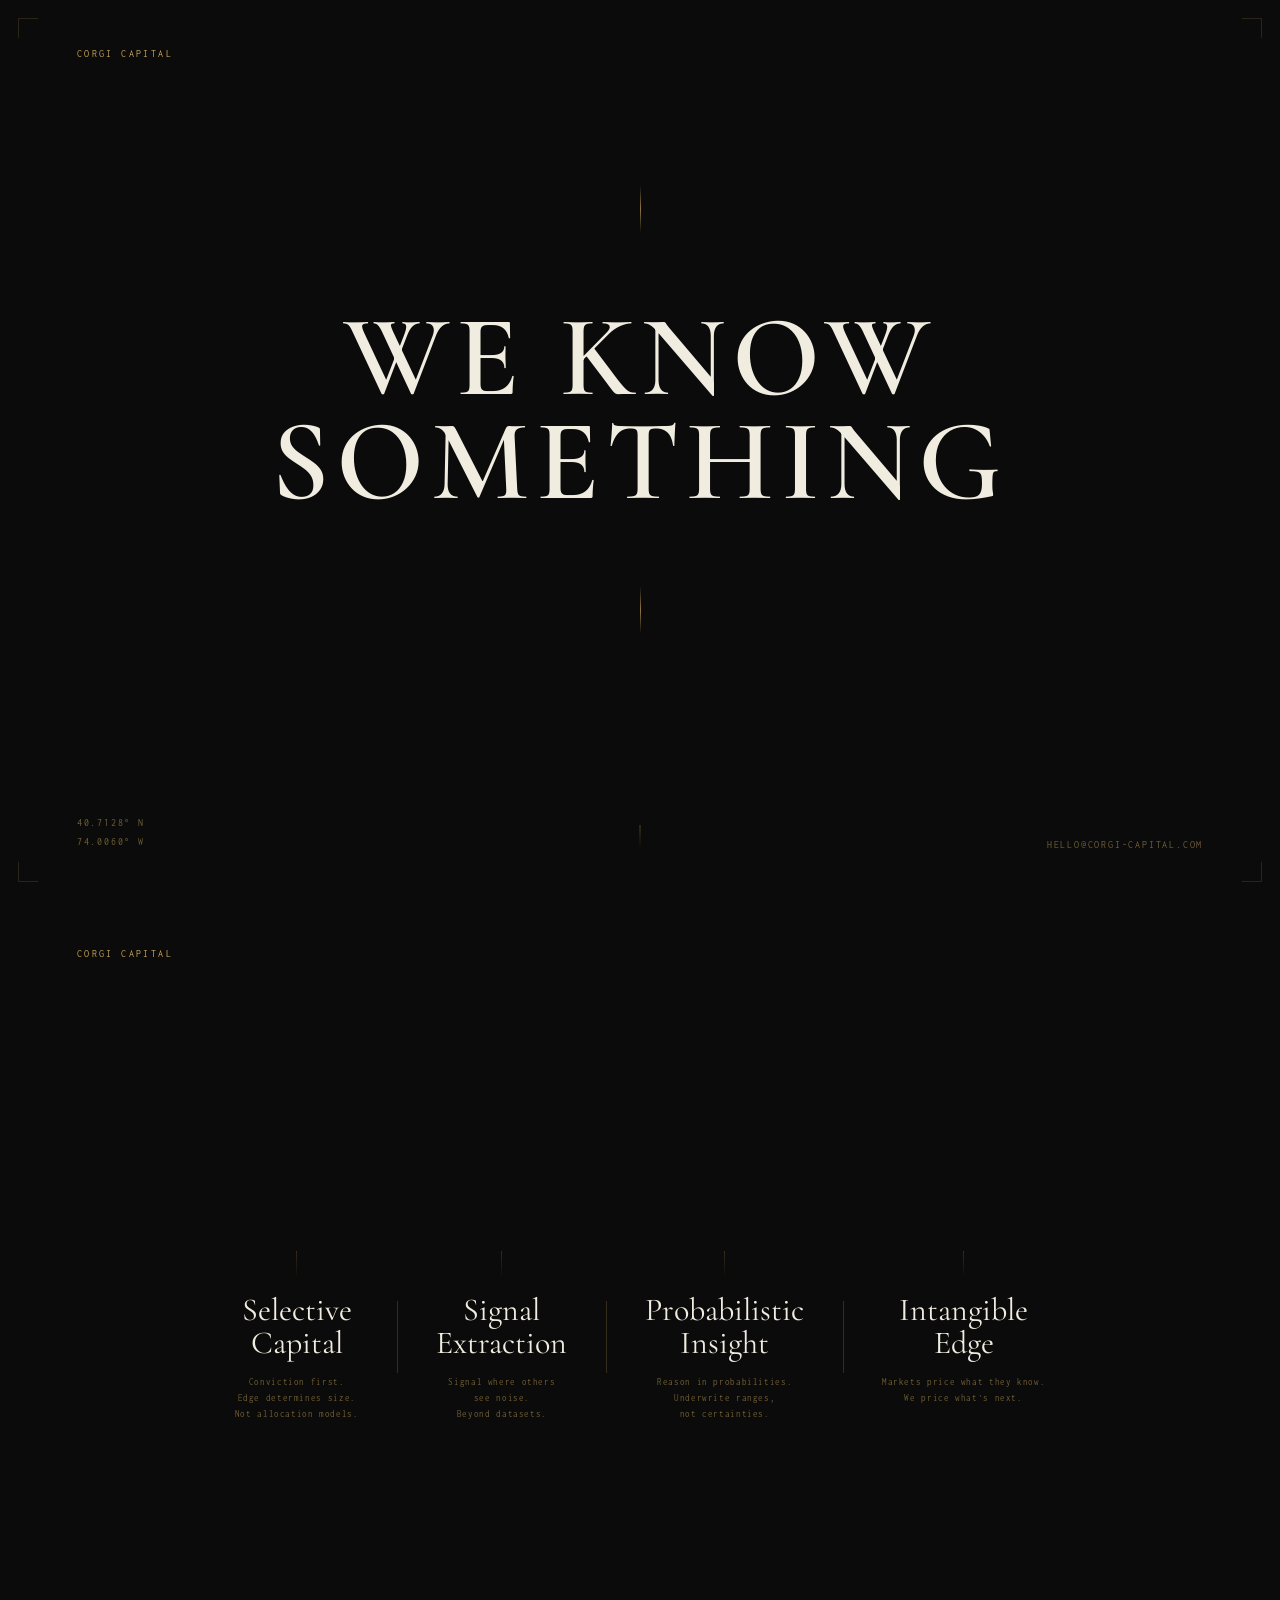
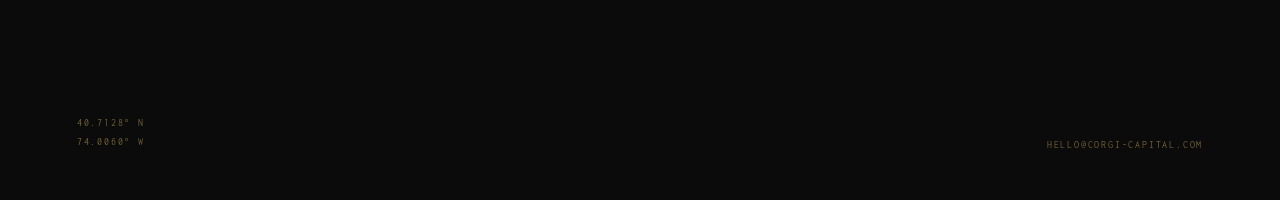
==== index.html @ 5924d107 "Final website tweaks" ====
<!DOCTYPE html>
<html lang="en">
<head>
  <meta charset="UTF-8" />
  <meta name="viewport" content="width=device-width, initial-scale=1.0" />
  <title>Corgi Capital</title>
  <link rel="canonical" href="https://corgi-capital.com" />
  <link rel="icon" type="image/svg+xml" href="data:image/svg+xml,%3Csvg xmlns='http://www.w3.org/2000/svg' viewBox='0 0 32 32'%3E%3Crect width='32' height='32' fill='%230b0b0b'/%3E%3Cpath d='M8 14 L8 8 L14 8' stroke='%23c9a55a' stroke-width='1.5' fill='none'/%3E%3Cpath d='M24 18 L24 24 L18 24' stroke='%23c9a55a' stroke-width='1.5' fill='none'/%3E%3C/svg%3E" />
  <meta name="description" content="Selective Capital." />
  <meta property="og:title" content="Corgi Capital" />
  <meta property="og:description" content="Selective Capital." />
  <meta property="og:type" content="website" />
  <meta property="og:url" content="https://corgi-capital.com" />
  <link rel="preconnect" href="https://fonts.googleapis.com">
  <link rel="preconnect" href="https://fonts.gstatic.com" crossorigin>
  <link href="https://fonts.googleapis.com/css2?family=Cormorant+Garamond:ital,wght@0,400;0,500;0,600;1,400;1,500;1,600&family=Inconsolata:wght@300;400&family=Libre+Baskerville:ital,wght@1,400&display=swap" rel="stylesheet">
  <style>
    :root {
      --black:    #0b0b0b;
      --ivory:    #f0ece0;
      --gold:     #c9a55a;
      --gold-dim: rgba(201,165,90,0.55);
      --gold-line:rgba(201,165,90,0.22);
      --trans:    600ms cubic-bezier(.16,1,.3,1);
    }

    * { box-sizing: border-box; margin: 0; padding: 0; }

    html {
      height: 100%;
      scroll-snap-type: y mandatory;
      overflow-y: scroll;
      overflow-x: hidden;
      scrollbar-width: none;
    }
    html::-webkit-scrollbar { display: none; }

    body {
      min-height: 100%;
      background: var(--black);
      color: var(--ivory);
      font-family: 'Cormorant Garamond', Georgia, serif;
      -webkit-font-smoothing: antialiased;
    }

    /* ── corners ── */
    .corner {
      position: fixed;
      width: 20px; height: 20px;
      z-index: 10;
      opacity: 0;
      animation: fadeIn 1s ease 1s forwards;
    }
    .c-tl { top: 18px; left: 18px;   border-top: 1px solid var(--gold-line); border-left:  1px solid var(--gold-line); }
    .c-tr { top: 18px; right: 18px;  border-top: 1px solid var(--gold-line); border-right: 1px solid var(--gold-line); }
    .c-bl { bottom: 18px; left: 18px;  border-bottom: 1px solid var(--gold-line); border-left:  1px solid var(--gold-line); }
    .c-br { bottom: 18px; right: 18px; border-bottom: 1px solid var(--gold-line); border-right: 1px solid var(--gold-line); }

    /* ── sections ── */
    .section {
      scroll-snap-align: start;
      height: 100vh;
      height: 100dvh;
      display: grid;
      grid-template-rows: auto 1fr auto;
      padding: clamp(24px, 4vw, 48px) clamp(32px, 6vw, 80px);
      position: relative;
    }

    /* ── top bar ── */
    .top {
      display: flex;
      justify-content: space-between;
      align-items: flex-start;
      font-family: 'Inconsolata', monospace;
      text-transform: uppercase;
      letter-spacing: 0.2em;
      font-size: clamp(9px, 0.78vw, 11px);
      color: var(--gold-dim);
      opacity: 0;
      animation: fadeUp 1s cubic-bezier(.16,1,.3,1) 0.15s forwards;
    }

    .wordmark { color: var(--gold); letter-spacing: 0.24em; }

    /* ── center ── */
    .center {
      display: flex;
      flex-direction: column;
      align-items: center;
      justify-content: center;
      text-align: center;
      transform: translateY(-3vh);
    }

    .divider {
      width: 1px;
      height: 0;
      background: linear-gradient(to bottom, transparent, rgba(201,165,90,0.7), transparent);
      animation: growLine 1s cubic-bezier(.16,1,.3,1) forwards;
    }
    .divider.topline    { margin-bottom: 36px; animation-delay: 0.5s; }
    .divider.bottomline { margin-top: 36px;    animation-delay: 1.1s; }

    .stack {
      position: relative;
      min-height: clamp(140px, 22vw, 300px);
      width: 100%;
      display: grid;
      place-items: center;
    }

    .panel {
      position: absolute;
      inset: 0;
      display: flex;
      align-items: center;
      justify-content: center;
      opacity: 0;
      transform: translateY(14px);
      transition: opacity var(--trans), transform var(--trans);
      pointer-events: none;
    }
    .panel.active {
      opacity: 1;
      transform: translateY(0);
      pointer-events: auto;
    }

    /* ── headline ── */
    .headline {
      margin: 0;
      font-family: 'Cormorant Garamond', Georgia, serif;
      font-size: clamp(54px, 9vw, 148px);
      font-weight: 600;
      line-height: 0.9;
      letter-spacing: 0.06em;
      text-transform: uppercase;
    }

    .headline.gold {
      font-family: 'Libre Baskerville', Georgia, serif;
      font-weight: 400;
      font-style: italic;
      text-transform: none;
      letter-spacing: 0.01em;
      color: var(--gold);
      font-size: clamp(50px, 8.5vw, 138px);
    }

    /* ── bottom bar ── */
    .bottom {
      display: flex;
      justify-content: space-between;
      align-items: flex-end;
      font-family: 'Inconsolata', monospace;
      text-transform: uppercase;
      letter-spacing: 0.18em;
      font-size: clamp(9px, 0.78vw, 11px);
      color: var(--gold-dim);
      opacity: 0;
      animation: fadeUp 1s cubic-bezier(.16,1,.3,1) 0.25s forwards;
    }

    .meta { line-height: 1.9; }

    .contact {
      color: var(--gold-dim);
      text-decoration: none;
      padding-bottom: 2px;
      position: relative;
      transition: color 0.25s ease;
    }
    .contact::after {
      content: "";
      position: absolute;
      left: 0; bottom: 0;
      width: 0; height: 1px;
      background: var(--gold);
      transition: width 0.4s cubic-bezier(.16,1,.3,1);
    }
    .contact:hover { color: var(--gold); }
    .contact:hover::after { width: 100%; }

    /* ── scroll hint ── */
    .scroll-hint {
      position: absolute;
      bottom: clamp(30px, 4vw, 52px);
      left: 50%;
      transform: translateX(-50%);
      width: 1px;
      height: 24px;
      background: linear-gradient(to bottom, var(--gold-dim), transparent);
      opacity: 0;
      animation: fadeIn 1s ease 2.4s forwards, arrowPulse 2.2s ease-in-out 2.4s infinite;
    }

    /* ── section 2 ── */
    .section-2 .center { transform: none; }

    .pillars {
      display: flex;
      align-items: flex-start;
      justify-content: center;
      gap: clamp(14px, 3vw, 48px);
      width: 100%;
      max-width: 1080px;
    }

    .pillar {
      display: flex;
      flex-direction: column;
      align-items: center;
      gap: 14px;
      opacity: 0;
      transform: translateY(18px);
    }
    .pillar.visible { animation: fadeUp 0.9s cubic-bezier(.16,1,.3,1) forwards; }
    .pillar:nth-child(1) { animation-delay: 0.05s; }
    .pillar:nth-child(3) { animation-delay: 0.15s; }
    .pillar:nth-child(5) { animation-delay: 0.25s; }
    .pillar:nth-child(7) { animation-delay: 0.35s; }

    .pillar-line {
      width: 1px; height: 28px;
      background: linear-gradient(to bottom, var(--gold-line), transparent);
    }

    .pillar-title {
      font-family: 'Cormorant Garamond', Georgia, serif;
      font-size: clamp(20px, 2.5vw, 38px);
      font-weight: 400;
      line-height: 1.05;
      text-align: center;
      color: var(--ivory);
    }

    .pillar-desc {
      font-family: 'Inconsolata', monospace;
      font-size: clamp(9px, 0.68vw, 11px);
      letter-spacing: 0.07em;
      color: var(--gold-dim);
      text-align: center;
      line-height: 1.8;
    }

    .pillar-sep {
      width: 1px; height: 72px;
      background: var(--gold-line);
      align-self: center; flex-shrink: 0;
    }

    /* ── keyframes ── */
    @keyframes fadeUp {
      from { opacity: 0; transform: translateY(16px); }
      to   { opacity: 1; transform: translateY(0); }
    }
    @keyframes fadeIn {
      from { opacity: 0; }
      to   { opacity: 0.75; }
    }
    @keyframes growLine {
      to { height: 48px; }
    }
    @keyframes arrowPulse {
      0%, 100% { opacity: 0.55; transform: translateX(-50%) scaleY(1); }
      50%       { opacity: 0.15; transform: translateX(-50%) scaleY(0.5); }
    }

    /* ── mobile ── */
    @media (max-width: 640px) {
      .section { padding: 28px 32px; }
      .center  { transform: none; }
      .headline { font-size: clamp(44px, 13.5vw, 74px); line-height: 0.93; }
      .divider.topline    { margin-bottom: 24px; }
      .divider.bottomline { margin-top: 24px; }
      .stack { min-height: clamp(110px, 40vw, 180px); }

      .pillars { flex-direction: column; align-items: center; gap: 28px; }
      .pillar-sep { width: 32px; height: 1px; }
      .pillar-title { font-size: clamp(28px, 7.5vw, 42px); }

      .corner { width: 14px; height: 14px; }
    }

    @media (min-width: 1440px) {
      .headline { font-size: min(8.5vw, 155px); }
    }

    @media (prefers-reduced-motion: reduce) {
      * { animation: none !important; transition-duration: 0ms !important; }
      .top, .bottom, .corner { opacity: 1 !important; transform: none !important; }
      .divider { height: 48px !important; }
      .panel { opacity: 0; transform: none; }
      .panel.active { opacity: 1; }
      .pillar { opacity: 1; transform: none; }
    }
  </style>
</head>
<body>

  <div class="corner c-tl"></div>
  <div class="corner c-tr"></div>
  <div class="corner c-bl"></div>
  <div class="corner c-br"></div>

  <!-- Section 1 -->
  <section class="section section-1" id="hero">
    <header class="top">
      <div class="wordmark">Corgi Capital</div>
    </header>

    <div class="center">
      <div class="divider topline"></div>
      <div class="stack" aria-live="polite">
        <div class="panel active" id="stage1">
          <h1 class="headline">We Know<br>Something</h1>
        </div>
        <div class="panel" id="stage2">
          <h1 class="headline gold">You Don't.</h1>
        </div>
      </div>
      <div class="divider bottomline"></div>
    </div>

    <footer class="bottom">
      <div class="meta">40.7128° N<br>74.0060° W</div>
      <a class="contact" href="mailto:hello@corgi-capital.com">hello@corgi-capital.com</a>
    </footer>

    <div class="scroll-hint" aria-hidden="true"></div>
  </section>

  <!-- Section 2 -->
  <section class="section section-2" id="pillars">
    <div class="top" style="animation-delay:0s;">
      <div class="wordmark">Corgi Capital</div>
    </div>

    <div class="center">
      <div class="pillars">
        <div class="pillar">
          <div class="pillar-line"></div>
          <div class="pillar-title">Selective<br>Capital</div>
          <div class="pillar-desc">Conviction first.<br>Edge determines size.<br>Not allocation models.</div>
        </div>

        <div class="pillar-sep"></div>

        <div class="pillar">
          <div class="pillar-line"></div>
          <div class="pillar-title">Signal<br>Extraction</div>
          <div class="pillar-desc">Signal where others<br>see noise.<br>Beyond datasets.</div>
        </div>

        <div class="pillar-sep"></div>

        <div class="pillar">
          <div class="pillar-line"></div>
          <div class="pillar-title">Probabilistic<br>Insight</div>
          <div class="pillar-desc">Reason in probabilities.<br>Underwrite ranges,<br>not certainties.</div>
        </div>

        <div class="pillar-sep"></div>

        <div class="pillar">
          <div class="pillar-line"></div>
          <div class="pillar-title">Intangible<br>Edge</div>
          <div class="pillar-desc">Markets price what they know.<br>We price what's next.</div>
        </div>
      </div>
    </div>

    <footer class="bottom" style="animation-delay:0s;">
      <div class="meta">40.7128° N<br>74.0060° W</div>
      <a class="contact" href="mailto:hello@corgi-capital.com">hello@corgi-capital.com</a>
    </footer>
  </section>

  <script>
    const stages = [
      document.getElementById('stage1'),
      document.getElementById('stage2'),
    ];
    let current = 0;
    let stageAnimating = false;

    function showStage(i) {
      stages.forEach((el, idx) => el.classList.toggle('active', idx === i));
    }

    function advanceStage(dir) {
      if (stageAnimating) return false;
      const next = current + dir;
      if (next < 0 || next >= stages.length) return false;
      stageAnimating = true;
      current = next;
      showStage(current);
      setTimeout(() => { stageAnimating = false; }, 700);
      return true;
    }

    let activeSection = 'hero';

    const observer = new IntersectionObserver((entries) => {
      entries.forEach(e => {
        if (!e.isIntersecting) return;
        activeSection = e.target.id;
        if (e.target.id === 'pillars') {
          document.querySelectorAll('.pillar').forEach(p => p.classList.add('visible'));
        }
        // reset hero stages when scrolling back up
        if (e.target.id === 'hero') {
          current = 0;
          showStage(0);
        }
      });
    }, { threshold: 0.55 });

    observer.observe(document.getElementById('hero'));
    observer.observe(document.getElementById('pillars'));

    window.addEventListener('wheel', (e) => {
      if (activeSection !== 'hero') return;
      const dir = e.deltaY > 0 ? 1 : -1;
      if (dir > 0 && current < stages.length - 1) { e.preventDefault(); advanceStage(1); return; }
      if (dir < 0 && current > 0)                  { e.preventDefault(); advanceStage(-1); return; }
    }, { passive: false });

    let touchStartY = null;
    window.addEventListener('touchstart', (e) => {
      touchStartY = e.touches[0]?.clientY ?? null;
    }, { passive: true });

    window.addEventListener('touchend', (e) => {
      if (touchStartY === null) return;
      const delta = touchStartY - (e.changedTouches[0]?.clientY ?? touchStartY);
      touchStartY = null;
      if (Math.abs(delta) < 28) return;
      const dir = delta > 0 ? 1 : -1;
      if (activeSection === 'hero') {
        if (dir > 0 && current < stages.length - 1) { advanceStage(1); return; }
        if (dir < 0 && current > 0)                  { advanceStage(-1); return; }
      }
    }, { passive: true });

    window.addEventListener('keydown', (e) => {
      if (['ArrowDown','PageDown','Space'].includes(e.key)) {
        e.preventDefault();
        if (activeSection === 'hero' && current < stages.length - 1) { advanceStage(1); return; }
        document.getElementById('pillars').scrollIntoView({ behavior: 'smooth' });
      }
      if (['ArrowUp','PageUp'].includes(e.key)) {
        e.preventDefault();
        if (activeSection === 'hero' && current > 0) { advanceStage(-1); return; }
        if (activeSection === 'pillars') document.getElementById('hero').scrollIntoView({ behavior: 'smooth' });
      }
    });

    showStage(0);
  </script>
</body>
</html>
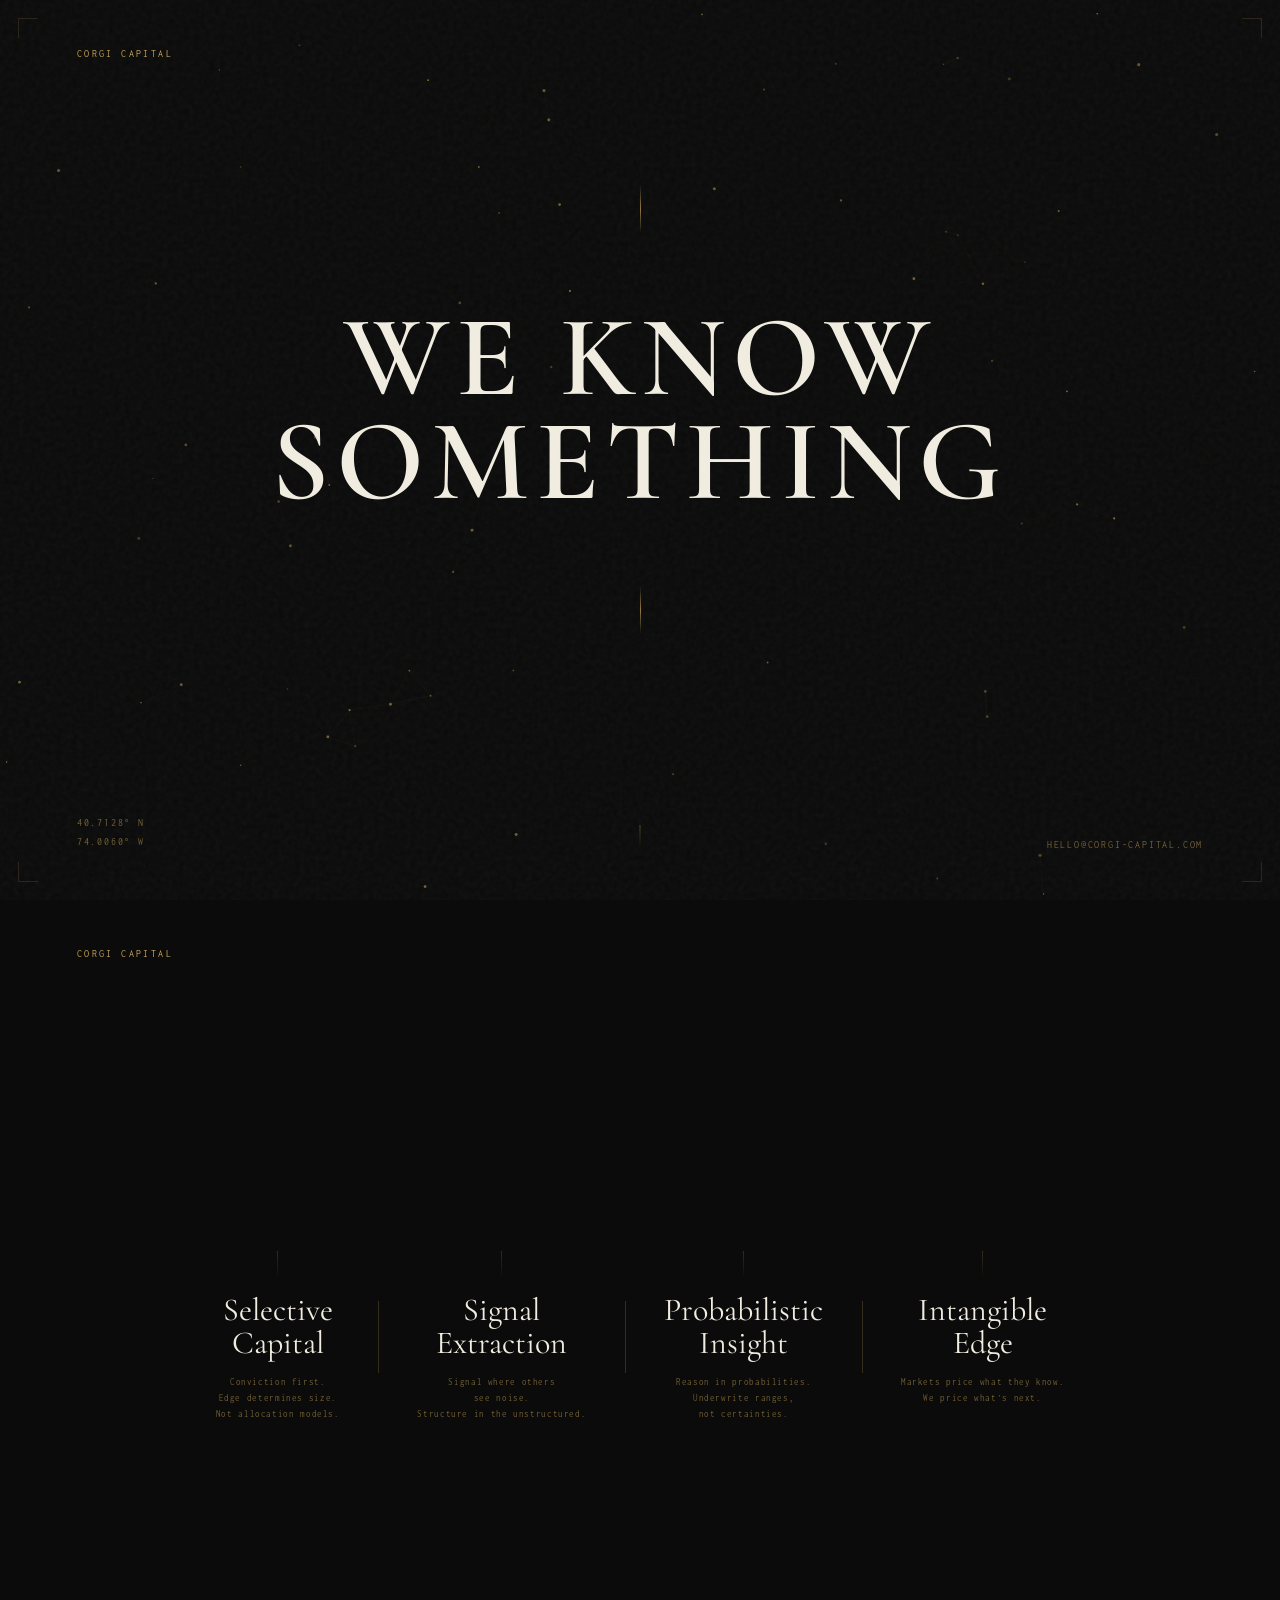
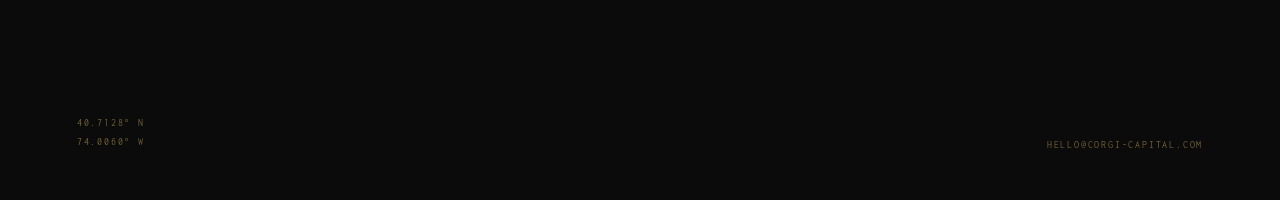
==== commit 74e23fd7: "Fun stuff is back" ====
--- a/index.html
+++ b/index.html
@@ -56,6 +56,21 @@
     .c-bl { bottom: 18px; left: 18px;  border-bottom: 1px solid var(--gold-line); border-left:  1px solid var(--gold-line); }
     .c-br { bottom: 18px; right: 18px; border-bottom: 1px solid var(--gold-line); border-right: 1px solid var(--gold-line); }
 
+    /* ── canvas + grain ── */
+    #bg {
+      position: fixed;
+      inset: 0;
+      z-index: 0;
+      pointer-events: none;
+    }
+
+    .grain {
+      position: fixed; inset: 0; z-index: 1;
+      background-image: url("data:image/svg+xml,%3Csvg viewBox='0 0 200 200' xmlns='http://www.w3.org/2000/svg'%3E%3Cfilter id='n'%3E%3CfeTurbulence type='fractalNoise' baseFrequency='0.85' numOctaves='4' stitchTiles='stitch'/%3E%3C/filter%3E%3Crect width='100%25' height='100%25' filter='url(%23n)'/%3E%3C/svg%3E");
+      opacity: 0.045;
+      pointer-events: none;
+    }
+
     /* ── sections ── */
     .section {
       scroll-snap-align: start;
@@ -64,6 +79,8 @@
       display: grid;
       grid-template-rows: auto 1fr auto;
       padding: clamp(24px, 4vw, 48px) clamp(32px, 6vw, 80px);
+      position: relative;
+      z-index: 2;
       position: relative;
     }
 
@@ -162,7 +179,19 @@
       animation: fadeUp 1s cubic-bezier(.16,1,.3,1) 0.25s forwards;
     }
 
-    .meta { line-height: 1.9; }
+    .meta { line-height: 1.9; position: relative; }
+
+    /* ── paw ── */
+    .wordmark { position: relative; }
+    .wordmark:hover::after,
+    .meta:hover::after {
+      content: " 🐾";
+      font-size: 10px;
+    }
+    .contact:hover::before {
+      content: "🐾 ";
+      font-size: 10px;
+    }
 
     .contact {
       color: var(--gold-dim);
@@ -298,6 +327,9 @@
   </style>
 </head>
 <body>
+
+  <canvas id="bg" aria-hidden="true"></canvas>
+  <div class="grain" aria-hidden="true"></div>
 
   <div class="corner c-tl"></div>
   <div class="corner c-tr"></div>
@@ -350,7 +382,7 @@
         <div class="pillar">
           <div class="pillar-line"></div>
           <div class="pillar-title">Signal<br>Extraction</div>
-          <div class="pillar-desc">Signal where others<br>see noise.<br>Beyond datasets.</div>
+          <div class="pillar-desc">Signal where others<br>see noise.<br>Structure in the unstructured.</div>
         </div>
 
         <div class="pillar-sep"></div>
@@ -458,6 +490,85 @@
     });
 
     showStage(0);
+
+    // ── Particle field ──
+    (function () {
+      const canvas = document.getElementById('bg');
+      const ctx    = canvas.getContext('2d');
+      const GOLD   = [201, 165, 90];
+      const N      = 72;
+      const LINK_D = 180;
+      const SPEED  = 0.18;
+      let W, H, particles;
+
+      function rand(a, b) { return a + Math.random() * (b - a); }
+
+      function Particle() { this.reset(true); }
+      Particle.prototype.reset = function (init) {
+        this.x     = rand(0, W);
+        this.y     = init ? rand(0, H) : (Math.random() < 0.5 ? -4 : H + 4);
+        this.vx    = rand(-SPEED, SPEED);
+        this.vy    = rand(-SPEED, SPEED);
+        if (Math.abs(this.vx) < 0.05) this.vx = SPEED * (Math.random() < 0.5 ? 1 : -1);
+        this.r     = rand(0.6, 1.6);
+        this.alpha = rand(0.25, 0.65);
+      };
+      Particle.prototype.update = function () {
+        this.x += this.vx; this.y += this.vy;
+        if (this.x < -10 || this.x > W + 10 || this.y < -10 || this.y > H + 10) this.reset(false);
+      };
+      Particle.prototype.draw = function () {
+        ctx.beginPath();
+        ctx.arc(this.x, this.y, this.r, 0, Math.PI * 2);
+        ctx.fillStyle = `rgba(${GOLD[0]},${GOLD[1]},${GOLD[2]},${this.alpha})`;
+        ctx.fill();
+      };
+
+      function resize() {
+        W = canvas.width  = window.innerWidth;
+        H = canvas.height = window.innerHeight;
+      }
+
+      function drawLinks() {
+        for (let i = 0; i < particles.length; i++) {
+          for (let j = i + 1; j < particles.length; j++) {
+            const a = particles[i], b = particles[j];
+            const dx = a.x - b.x, dy = a.y - b.y;
+            const dist = Math.sqrt(dx * dx + dy * dy);
+            if (dist < LINK_D) {
+              const t = 1 - dist / LINK_D;
+              ctx.beginPath();
+              ctx.moveTo(a.x, a.y);
+              ctx.lineTo(b.x, b.y);
+              ctx.strokeStyle = `rgba(${GOLD[0]},${GOLD[1]},${GOLD[2]},${t * t * 0.12})`;
+              ctx.lineWidth = 0.5;
+              ctx.stroke();
+            }
+          }
+        }
+      }
+
+      function loop() {
+        ctx.clearRect(0, 0, W, H);
+        drawLinks();
+        for (const p of particles) { p.update(); p.draw(); }
+        requestAnimationFrame(loop);
+      }
+
+      window.addEventListener('resize', () => {
+        resize();
+        for (const p of particles) {
+          if (p.x > W) p.x = rand(0, W);
+          if (p.y > H) p.y = rand(0, H);
+        }
+      });
+
+      if (!window.matchMedia('(prefers-reduced-motion: reduce)').matches) {
+        resize();
+        particles = Array.from({ length: N }, () => new Particle());
+        loop();
+      }
+    }());
   </script>
 </body>
 </html>
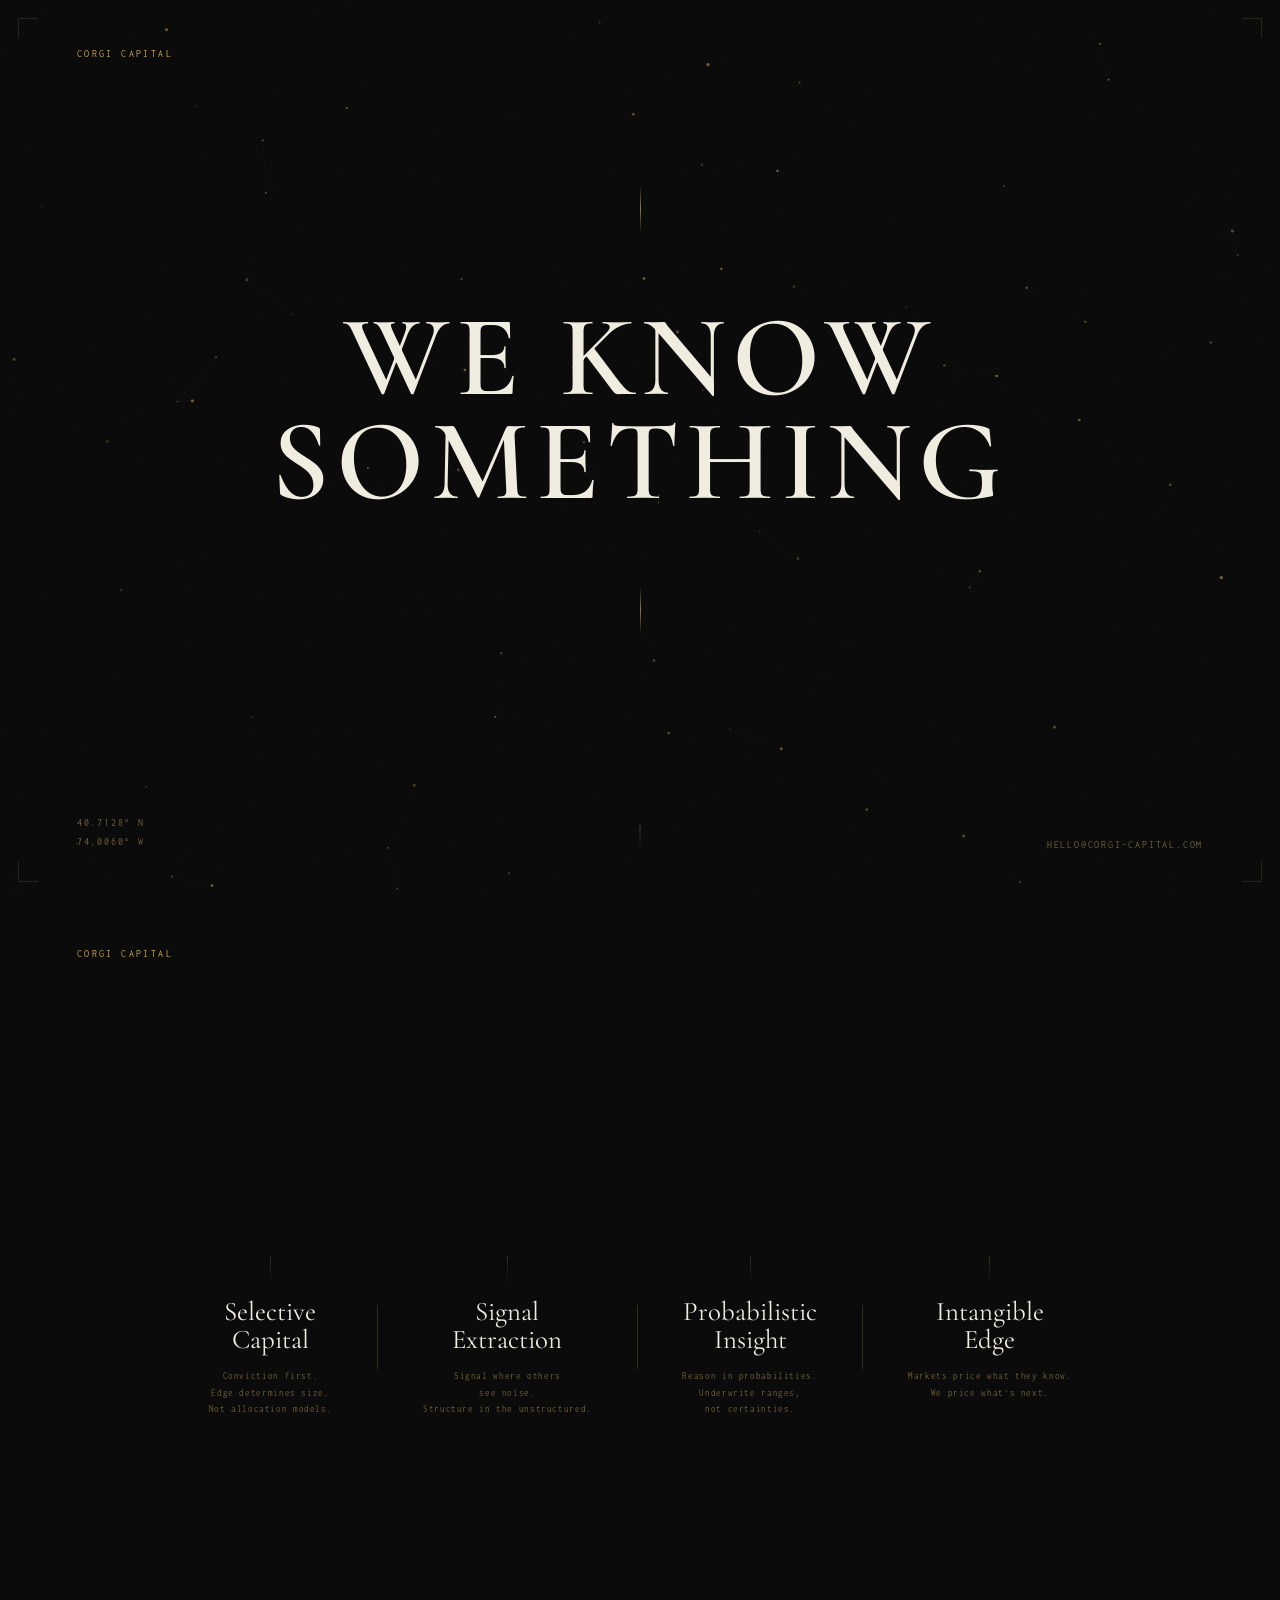
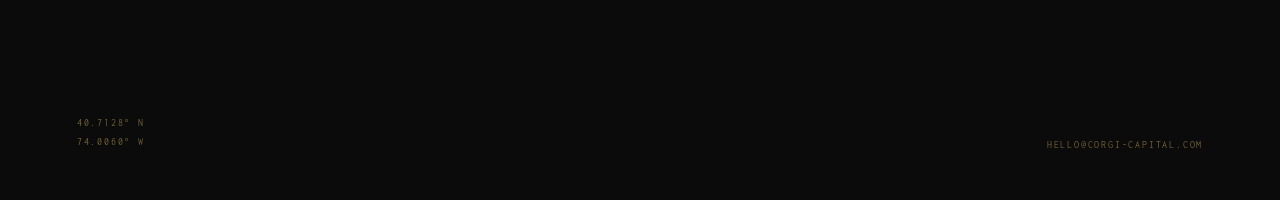
==== commit a3e688f5: "Black background on desktop" ====
--- a/index.html
+++ b/index.html
@@ -65,10 +65,12 @@
     }
 
     .grain {
-      position: fixed; inset: 0; z-index: 1;
-      background-image: url("data:image/svg+xml,%3Csvg viewBox='0 0 200 200' xmlns='http://www.w3.org/2000/svg'%3E%3Cfilter id='n'%3E%3CfeTurbulence type='fractalNoise' baseFrequency='0.85' numOctaves='4' stitchTiles='stitch'/%3E%3C/filter%3E%3Crect width='100%25' height='100%25' filter='url(%23n)'/%3E%3C/svg%3E");
-      opacity: 0.045;
-      pointer-events: none;
+       position: fixed;
+       inset: 0;
+       z-index: 1;
+       background-image: url("data:image/svg+xml,%3Csvg viewBox='0 0 200 200' xmlns='http://www.w3.org/2000/svg'%3E%3Cfilter id='n'%3E%3CfeTurbulence      type='fractalNoise' baseFrequency='0.85' numOctaves='4' stitchTiles='stitch'/%3E%3C/filter%3E%3Crect width='100%25' height='100%25' filter='url(%23n)'/%3E%3C/svg%3E");
+       opacity: 0.01;
+       pointer-events: none;
     }
 
     /* ── sections ── */
@@ -231,9 +233,9 @@
       display: flex;
       align-items: flex-start;
       justify-content: center;
-      gap: clamp(14px, 3vw, 48px);
+      gap: clamp(20px, 3.5vw, 64px);
       width: 100%;
-      max-width: 1080px;
+      max-width: 1400px;
     }
 
     .pillar {
@@ -257,7 +259,7 @@
 
     .pillar-title {
       font-family: 'Cormorant Garamond', Georgia, serif;
-      font-size: clamp(20px, 2.5vw, 38px);
+      font-size: clamp(20px, 2.1vw, 34px);
       font-weight: 400;
       line-height: 1.05;
       text-align: center;
@@ -274,7 +276,8 @@
     }
 
     .pillar-sep {
-      width: 1px; height: 72px;
+      width: 1px;
+      height: clamp(60px,5vw,80px);
       background: var(--gold-line);
       align-self: center; flex-shrink: 0;
     }
@@ -304,6 +307,7 @@
       .divider.topline    { margin-bottom: 24px; }
       .divider.bottomline { margin-top: 24px; }
       .stack { min-height: clamp(110px, 40vw, 180px); }
+      .grain { opacity: 0.045; }
 
       .pillars { flex-direction: column; align-items: center; gap: 28px; }
       .pillar-sep { width: 32px; height: 1px; }
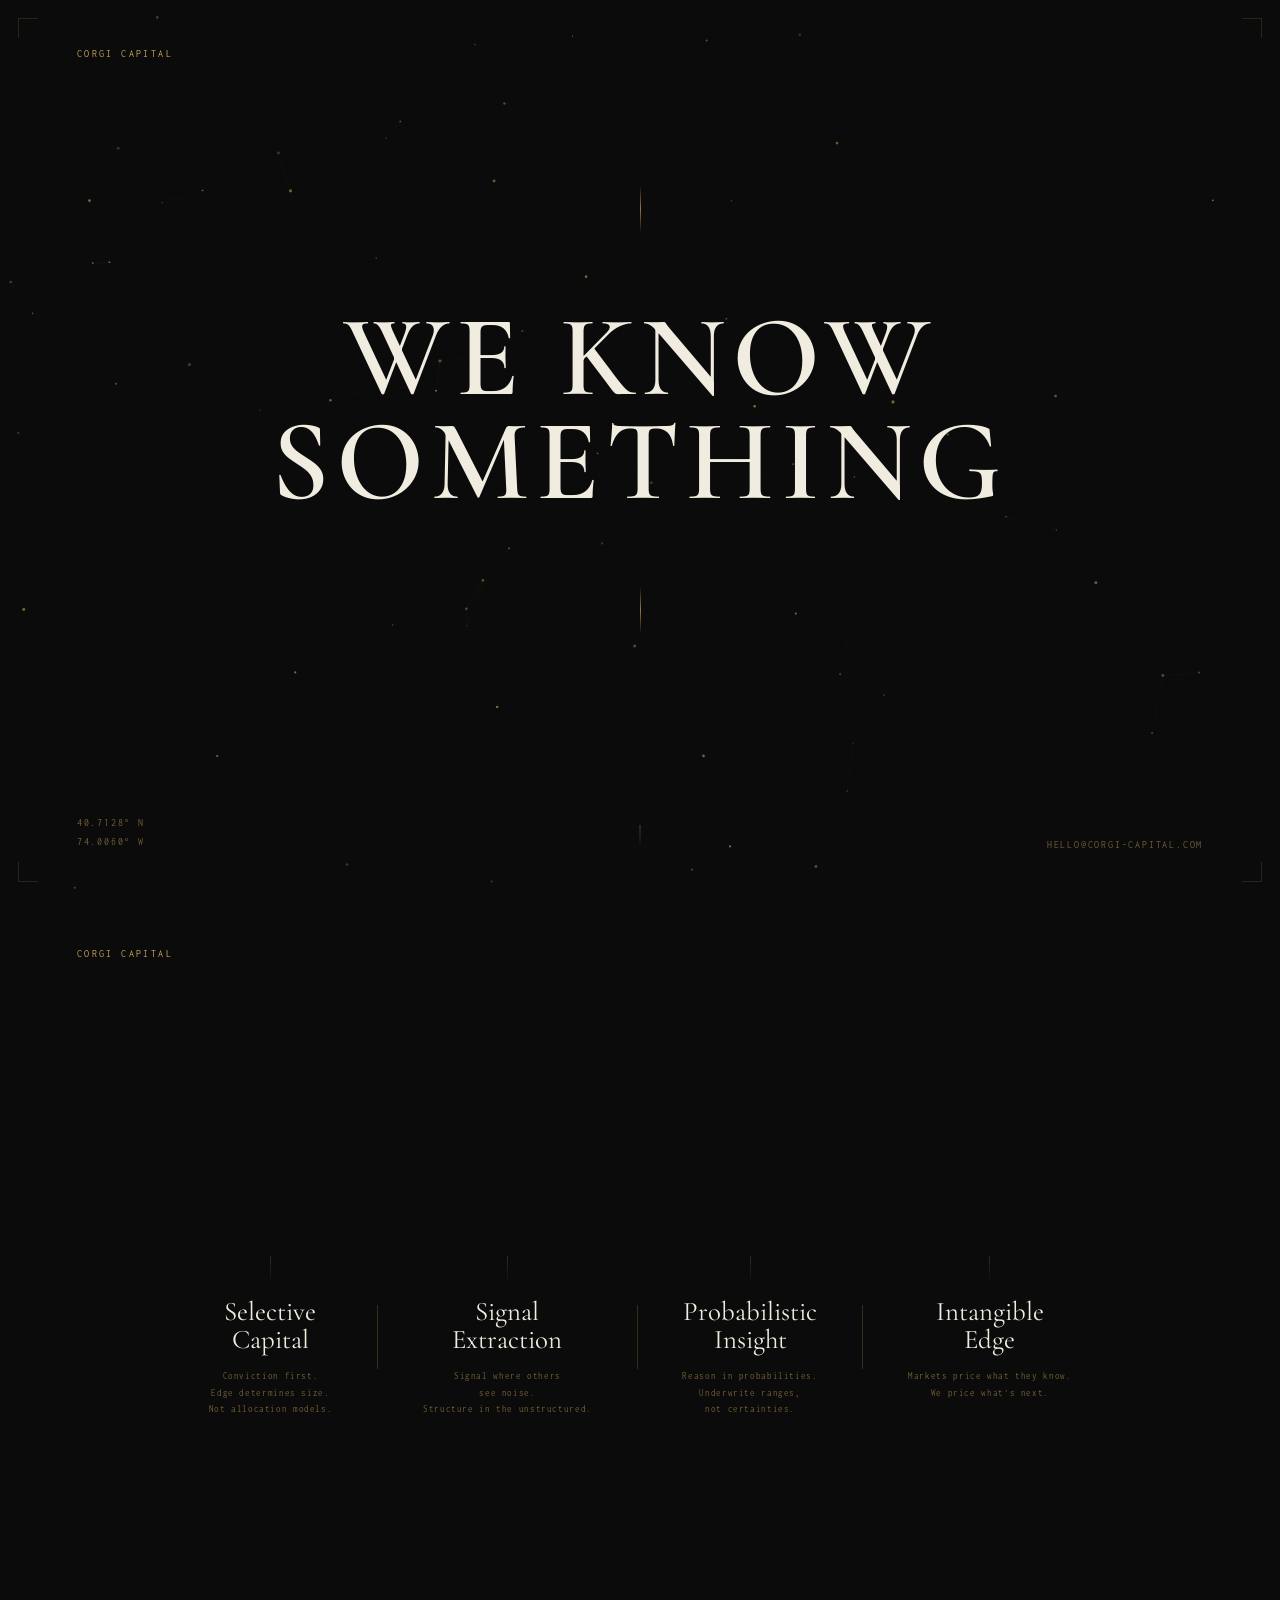
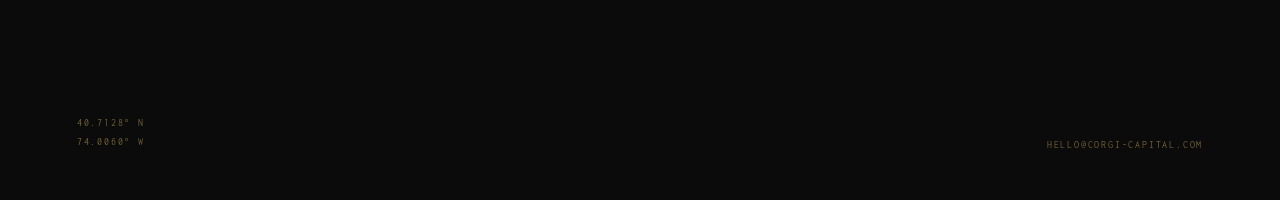
==== commit b214b314: "Mobile fixes" ====
--- a/index.html
+++ b/index.html
@@ -83,7 +83,6 @@
       padding: clamp(24px, 4vw, 48px) clamp(32px, 6vw, 80px);
       position: relative;
       z-index: 2;
-      position: relative;
     }
 
     /* ── top bar ── */
@@ -189,10 +188,12 @@
     .meta:hover::after {
       content: " 🐾";
       font-size: 10px;
+      filter: sepia(1) saturate(3) brightness(2) hue-rotate(5deg);
     }
     .contact:hover::before {
       content: "🐾 ";
       font-size: 10px;
+      filter: sepia(1) saturate(3) brightness(2) hue-rotate(5deg);
     }
 
     .contact {
@@ -301,7 +302,11 @@
 
     /* ── mobile ── */
     @media (max-width: 640px) {
+      html { scroll-snap-type: none; }
+
       .section { padding: 28px 32px; }
+      .section-2 { height: auto; padding-bottom: 56px; }
+
       .center  { transform: none; }
       .headline { font-size: clamp(44px, 13.5vw, 74px); line-height: 0.93; }
       .divider.topline    { margin-bottom: 24px; }
@@ -437,6 +442,14 @@
     }
 
     let activeSection = 'hero';
+    let scrollingToSection = false;
+
+    function goToPillars() {
+      if (scrollingToSection) return;
+      scrollingToSection = true;
+      document.getElementById('pillars').scrollIntoView({ behavior: 'smooth' });
+      setTimeout(() => { scrollingToSection = false; }, 900);
+    }
 
     const observer = new IntersectionObserver((entries) => {
       entries.forEach(e => {
@@ -460,7 +473,8 @@
       if (activeSection !== 'hero') return;
       const dir = e.deltaY > 0 ? 1 : -1;
       if (dir > 0 && current < stages.length - 1) { e.preventDefault(); advanceStage(1); return; }
-      if (dir < 0 && current > 0)                  { e.preventDefault(); advanceStage(-1); return; }
+      if (dir > 0 && current === stages.length - 1) { e.preventDefault(); goToPillars(); return; }
+      if (dir < 0 && current > 0)                   { e.preventDefault(); advanceStage(-1); return; }
     }, { passive: false });
 
     let touchStartY = null;
@@ -476,7 +490,8 @@
       const dir = delta > 0 ? 1 : -1;
       if (activeSection === 'hero') {
         if (dir > 0 && current < stages.length - 1) { advanceStage(1); return; }
-        if (dir < 0 && current > 0)                  { advanceStage(-1); return; }
+        if (dir > 0 && current === stages.length - 1) { goToPillars(); return; }
+        if (dir < 0 && current > 0)                   { advanceStage(-1); return; }
       }
     }, { passive: true });
 
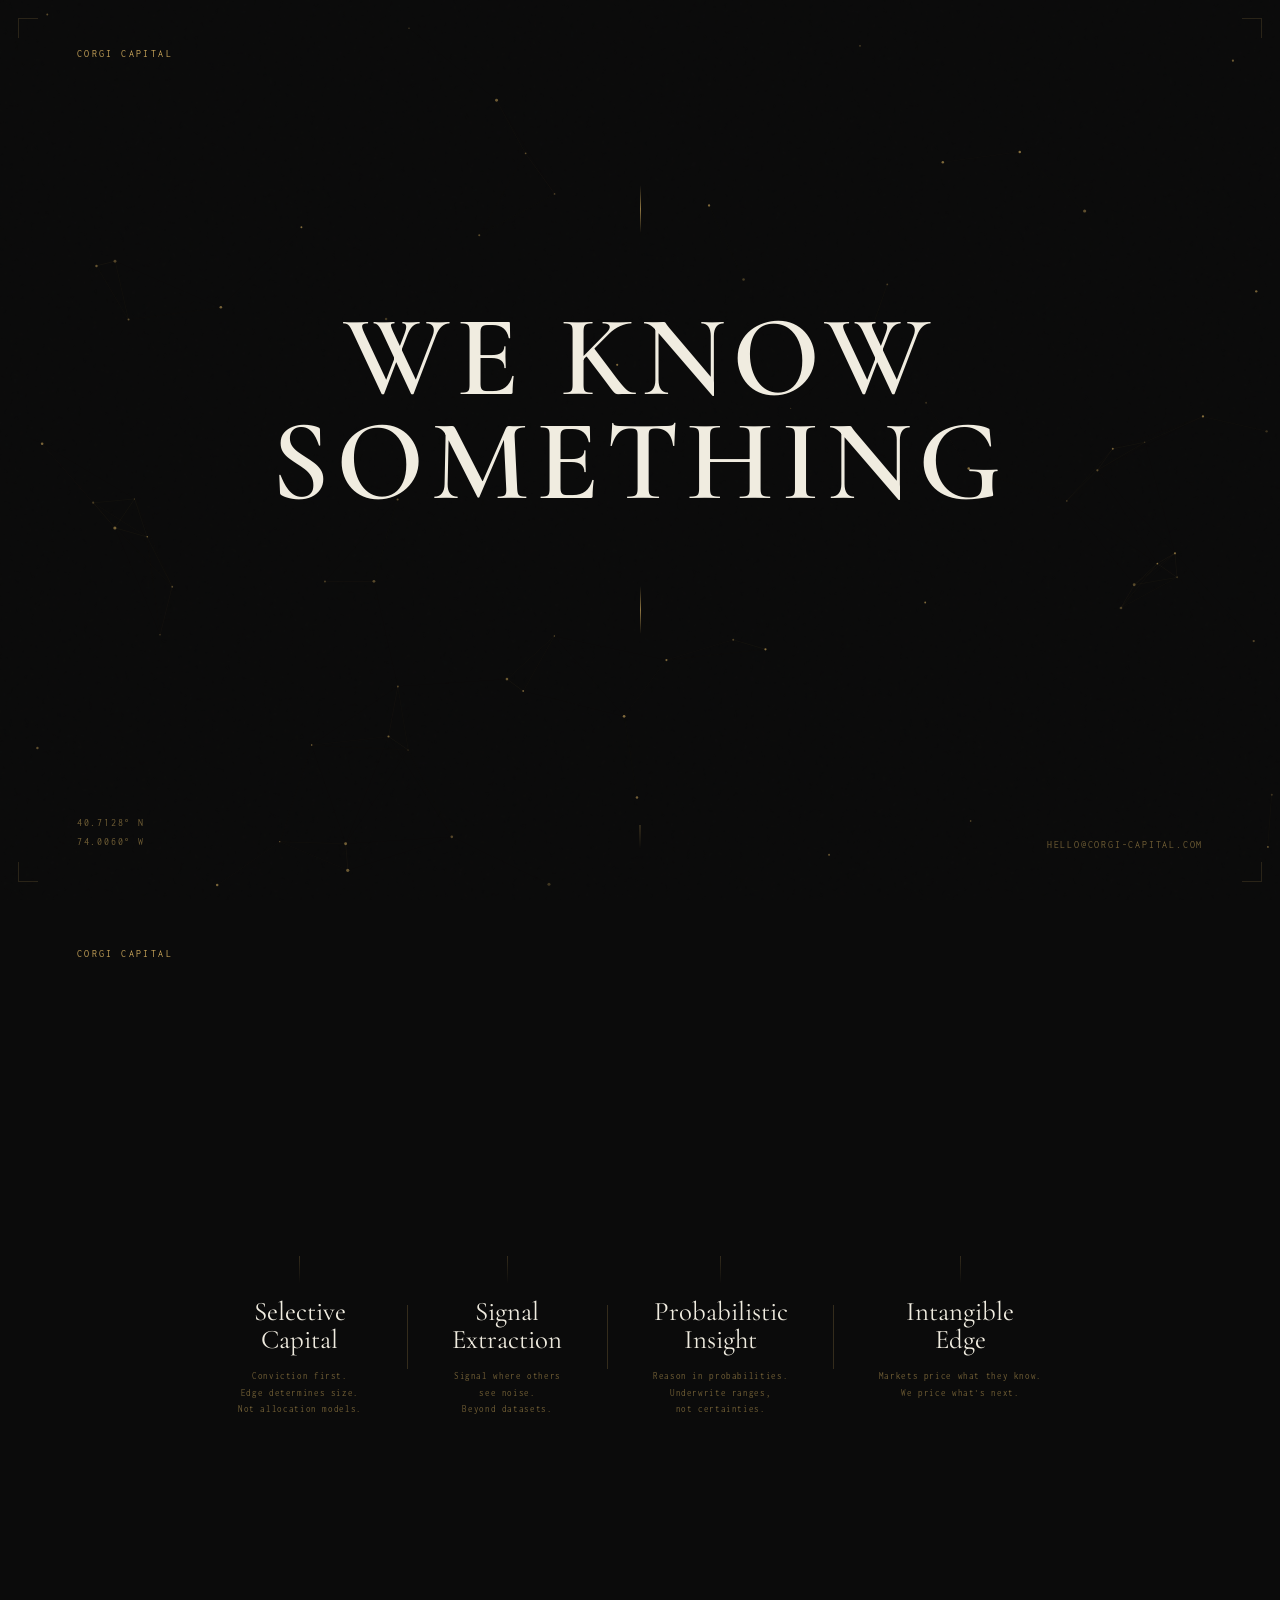
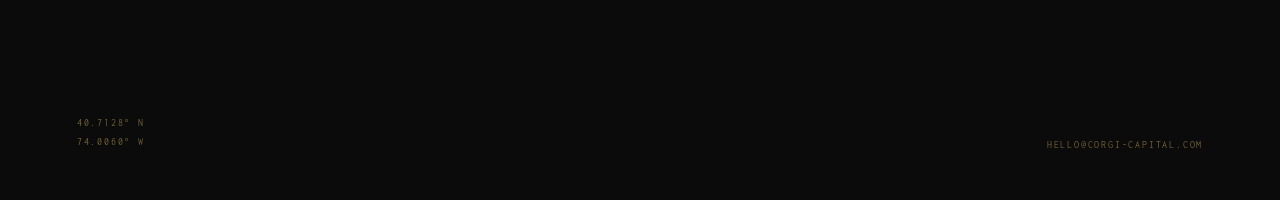
==== commit f738000f: "Image for metadata, clean up" ====
--- a/index.html
+++ b/index.html
@@ -7,10 +7,18 @@
   <link rel="canonical" href="https://corgi-capital.com" />
   <link rel="icon" type="image/svg+xml" href="data:image/svg+xml,%3Csvg xmlns='http://www.w3.org/2000/svg' viewBox='0 0 32 32'%3E%3Crect width='32' height='32' fill='%230b0b0b'/%3E%3Cpath d='M8 14 L8 8 L14 8' stroke='%23c9a55a' stroke-width='1.5' fill='none'/%3E%3Cpath d='M24 18 L24 24 L18 24' stroke='%23c9a55a' stroke-width='1.5' fill='none'/%3E%3C/svg%3E" />
   <meta name="description" content="Selective Capital." />
+  <meta property="og:site_name" content="Corgi Capital" />
   <meta property="og:title" content="Corgi Capital" />
   <meta property="og:description" content="Selective Capital." />
   <meta property="og:type" content="website" />
   <meta property="og:url" content="https://corgi-capital.com" />
+  <meta property="og:image" content="https://corgi-capital.com/og-image.png" />
+  <meta property="og:image:width" content="1200" />
+  <meta property="og:image:height" content="630" />
+  <meta name="twitter:card" content="summary_large_image" />
+  <meta name="twitter:title" content="Corgi Capital" />
+  <meta name="twitter:description" content="Selective Capital." />
+  <meta name="twitter:image" content="https://corgi-capital.com/og-image.png" />
   <link rel="preconnect" href="https://fonts.googleapis.com">
   <link rel="preconnect" href="https://fonts.gstatic.com" crossorigin>
   <link href="https://fonts.googleapis.com/css2?family=Cormorant+Garamond:ital,wght@0,400;0,500;0,600;1,400;1,500;1,600&family=Inconsolata:wght@300;400&family=Libre+Baskerville:ital,wght@1,400&display=swap" rel="stylesheet">
@@ -391,7 +399,7 @@
         <div class="pillar">
           <div class="pillar-line"></div>
           <div class="pillar-title">Signal<br>Extraction</div>
-          <div class="pillar-desc">Signal where others<br>see noise.<br>Structure in the unstructured.</div>
+          <div class="pillar-desc">Signal where others<br>see noise.<br>Beyond datasets.</div>
         </div>
 
         <div class="pillar-sep"></div>
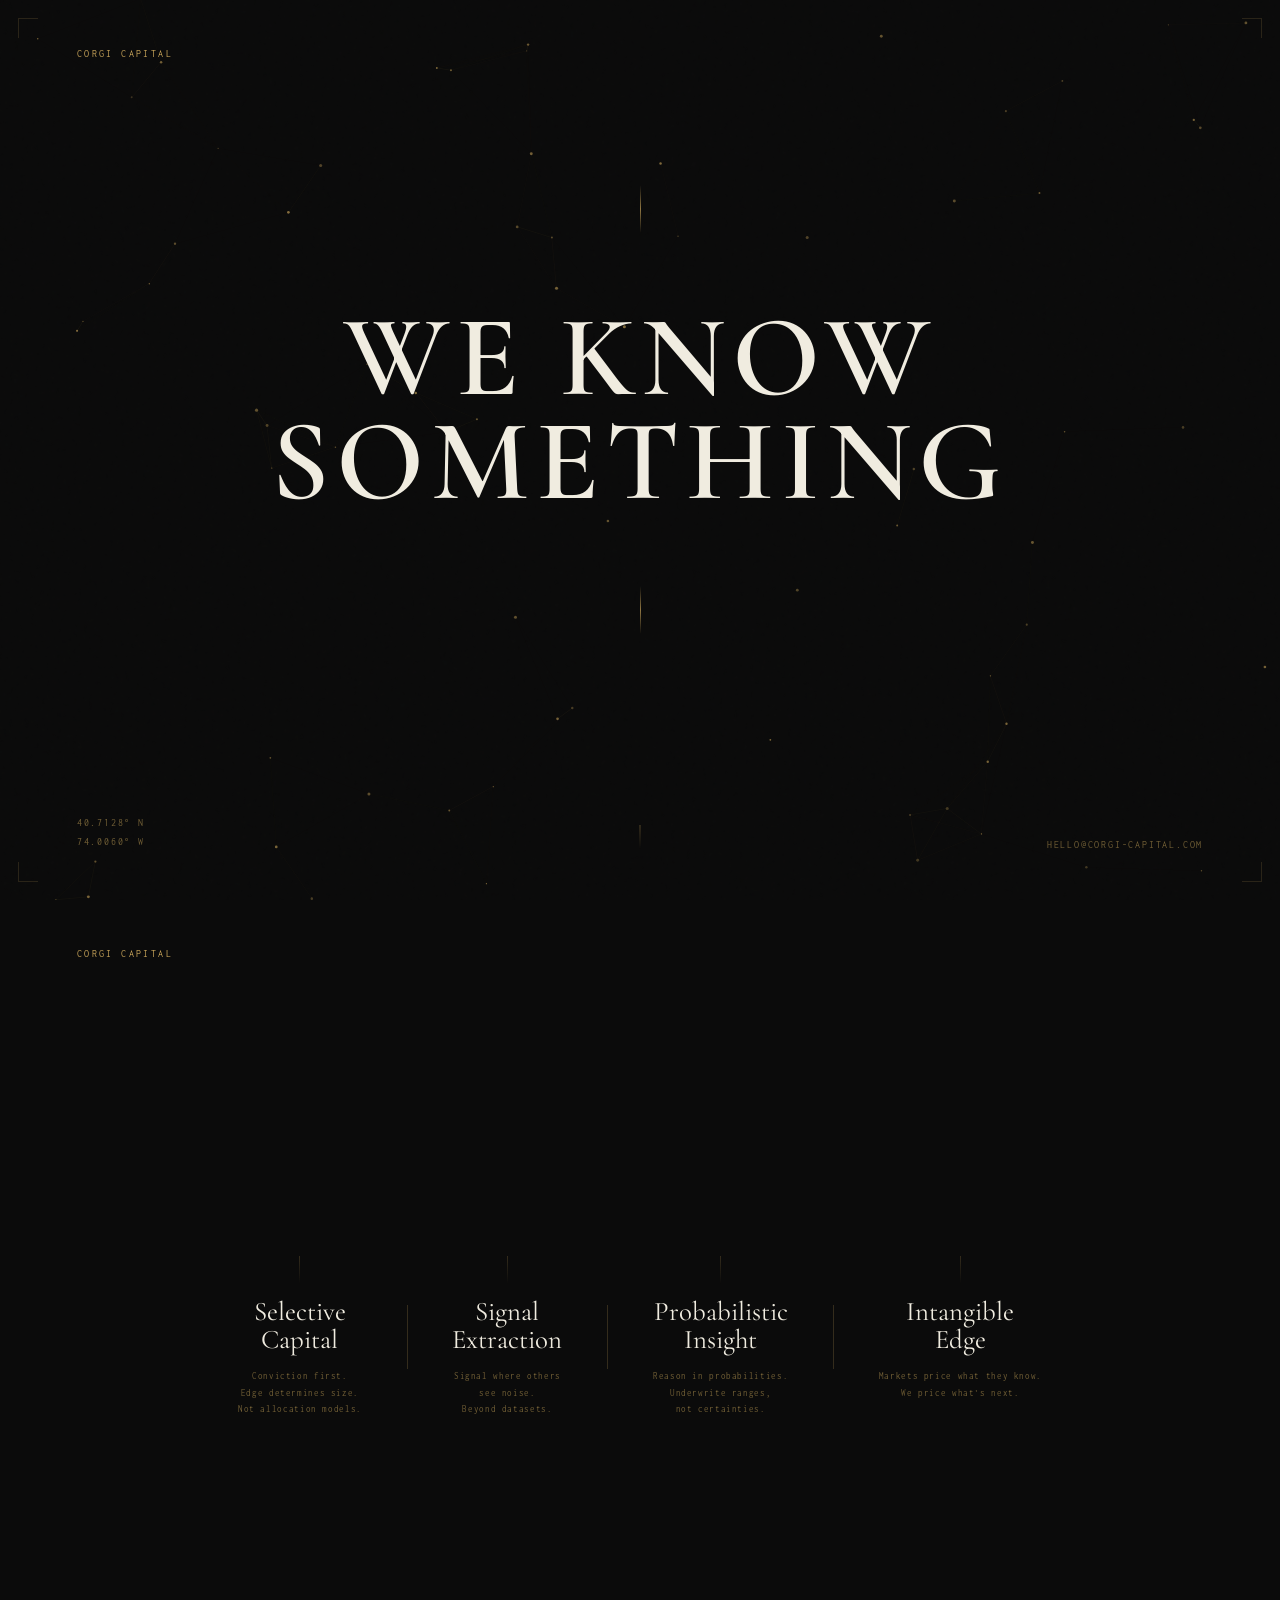
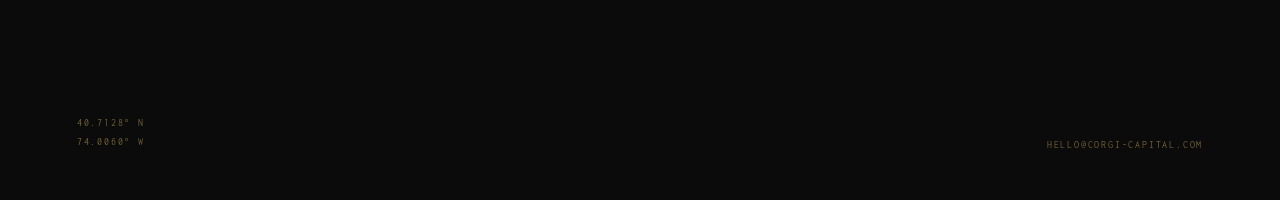
==== commit 247c71d2: "Small fixes to mobile for UX" ====
--- a/index.html
+++ b/index.html
@@ -310,10 +310,15 @@
 
     /* ── mobile ── */
     @media (max-width: 640px) {
-      html { scroll-snap-type: none; }
+      /* proximity: still snaps between sections on a full swipe, but doesn't
+         lock the user inside a section — essential when section-2 overflows
+         the viewport on small phones.                                        */
+      html { scroll-snap-type: y proximity; }
 
       .section { padding: 28px 32px; }
-      .section-2 { height: auto; padding-bottom: 56px; }
+      /* min-height so it still snaps to start; height:auto lets it grow when
+         4 tenets don't fit (SE, older Androids, etc.)                        */
+      .section-2 { height: auto; min-height: 100dvh; padding-bottom: 56px; }
 
       .center  { transform: none; }
       .headline { font-size: clamp(44px, 13.5vw, 74px); line-height: 0.93; }
@@ -327,6 +332,18 @@
       .pillar-title { font-size: clamp(28px, 7.5vw, 42px); }
 
       .corner { width: 14px; height: 14px; }
+    }
+
+    /* Very small or short screens (iPhone SE, older Androids): tighten the
+       tenets so they're more likely to fit without scrolling within section-2. */
+    @media (max-width: 640px) and (max-height: 700px) {
+      .pillars  { gap: 16px; }
+      .pillar   { gap: 8px; }
+      .pillar-line { height: 16px; }
+      .pillar-title { font-size: clamp(22px, 6vw, 30px); line-height: 1.05; }
+      .pillar-desc  { font-size: 8.5px; line-height: 1.65; }
+      .pillar-sep { width: 24px; }
+      .section-2 { padding-bottom: 36px; }
     }
 
     @media (min-width: 1440px) {
@@ -489,6 +506,10 @@
     window.addEventListener('touchstart', (e) => {
       touchStartY = e.touches[0]?.clientY ?? null;
     }, { passive: true });
+
+    window.addEventListener('touchmove', (e) => {
+      if (activeSection === 'hero') e.preventDefault();
+    }, { passive: false });
 
     window.addEventListener('touchend', (e) => {
       if (touchStartY === null) return;
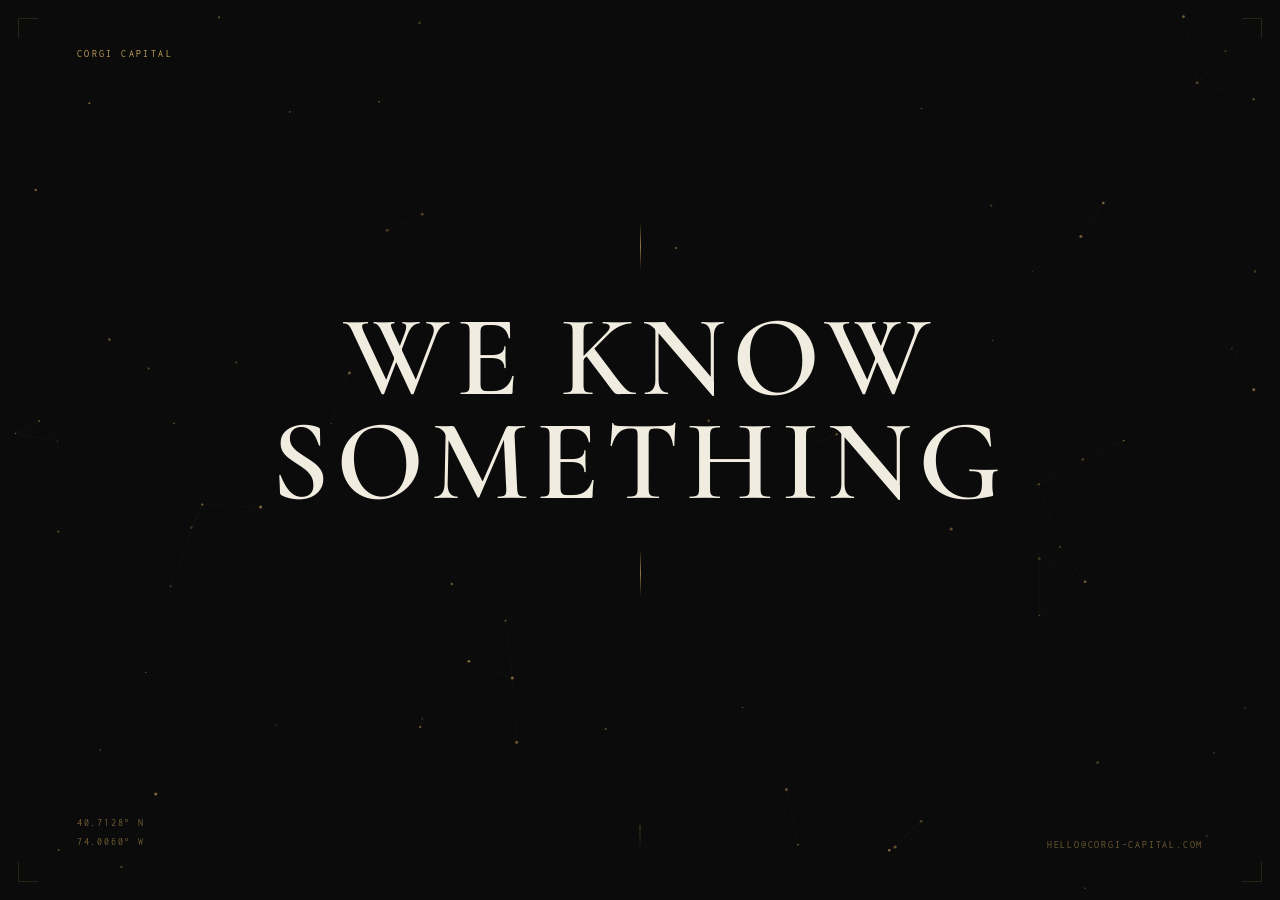
==== commit bcc28c83: "Tweaks on scrolling" ====
--- a/index.html
+++ b/index.html
@@ -34,17 +34,12 @@
 
     * { box-sizing: border-box; margin: 0; padding: 0; }
 
-    html {
+    html, body {
       height: 100%;
-      scroll-snap-type: y mandatory;
-      overflow-y: scroll;
-      overflow-x: hidden;
-      scrollbar-width: none;
-    }
-    html::-webkit-scrollbar { display: none; }
+      overflow: hidden;
+    }
 
     body {
-      min-height: 100%;
       background: var(--black);
       color: var(--ivory);
       font-family: 'Cormorant Garamond', Georgia, serif;
@@ -73,17 +68,16 @@
     }
 
     .grain {
-       position: fixed;
-       inset: 0;
-       z-index: 1;
-       background-image: url("data:image/svg+xml,%3Csvg viewBox='0 0 200 200' xmlns='http://www.w3.org/2000/svg'%3E%3Cfilter id='n'%3E%3CfeTurbulence      type='fractalNoise' baseFrequency='0.85' numOctaves='4' stitchTiles='stitch'/%3E%3C/filter%3E%3Crect width='100%25' height='100%25' filter='url(%23n)'/%3E%3C/svg%3E");
-       opacity: 0.01;
-       pointer-events: none;
-    }
-
-    /* ── sections ── */
+      position: fixed;
+      inset: 0;
+      z-index: 1;
+      background-image: url("data:image/svg+xml,%3Csvg viewBox='0 0 200 200' xmlns='http://www.w3.org/2000/svg'%3E%3Cfilter id='n'%3E%3CfeTurbulence type='fractalNoise' baseFrequency='0.85' numOctaves='4' stitchTiles='stitch'/%3E%3C/filter%3E%3Crect width='100%25' height='100%25' filter='url(%23n)'/%3E%3C/svg%3E");
+      opacity: 0.01;
+      pointer-events: none;
+    }
+
+    /* ── section ── */
     .section {
-      scroll-snap-align: start;
       height: 100vh;
       height: 100dvh;
       display: grid;
@@ -117,8 +111,12 @@
       justify-content: center;
       text-align: center;
       transform: translateY(-3vh);
-    }
-
+      transition: transform var(--trans);
+    }
+    /* when on the pillars panel, center exactly — no nudge */
+    .section.at-pillars .center { transform: none; }
+
+    /* ── dividers ── */
     .divider {
       width: 1px;
       height: 0;
@@ -128,14 +126,24 @@
     .divider.topline    { margin-bottom: 36px; animation-delay: 0.5s; }
     .divider.bottomline { margin-top: 36px;    animation-delay: 1.1s; }
 
+    /* ── headline wrap (dividers + headline inside a panel) ── */
+    .headline-wrap {
+      display: flex;
+      flex-direction: column;
+      align-items: center;
+    }
+
+    /* ── stack: fills the 1fr center row ── */
     .stack {
       position: relative;
-      min-height: clamp(140px, 22vw, 300px);
+      flex: 1;
+      min-height: 0;
       width: 100%;
       display: grid;
       place-items: center;
     }
 
+    /* ── panels ── */
     .panel {
       position: absolute;
       inset: 0;
@@ -143,17 +151,15 @@
       align-items: center;
       justify-content: center;
       opacity: 0;
-      transform: translateY(14px);
-      transition: opacity var(--trans), transform var(--trans);
+      transition: opacity var(--trans);
       pointer-events: none;
     }
     .panel.active {
       opacity: 1;
-      transform: translateY(0);
       pointer-events: auto;
     }
 
-    /* ── headline ── */
+    /* ── headlines ── */
     .headline {
       margin: 0;
       font-family: 'Cormorant Garamond', Georgia, serif;
@@ -233,11 +239,14 @@
       background: linear-gradient(to bottom, var(--gold-dim), transparent);
       opacity: 0;
       animation: fadeIn 1s ease 2.4s forwards, arrowPulse 2.2s ease-in-out 2.4s infinite;
-    }
-
-    /* ── section 2 ── */
-    .section-2 .center { transform: none; }
-
+      transition: opacity 0.4s ease;
+    }
+    .scroll-hint.hidden {
+      animation: none !important;
+      opacity: 0 !important;
+    }
+
+    /* ── pillars ── */
     .pillars {
       display: flex;
       align-items: flex-start;
@@ -286,7 +295,7 @@
 
     .pillar-sep {
       width: 1px;
-      height: clamp(60px,5vw,80px);
+      height: clamp(60px, 5vw, 80px);
       background: var(--gold-line);
       align-self: center; flex-shrink: 0;
     }
@@ -310,32 +319,22 @@
 
     /* ── mobile ── */
     @media (max-width: 640px) {
-      /* proximity: still snaps between sections on a full swipe, but doesn't
-         lock the user inside a section — essential when section-2 overflows
-         the viewport on small phones.                                        */
-      html { scroll-snap-type: y proximity; }
-
       .section { padding: 28px 32px; }
-      /* min-height so it still snaps to start; height:auto lets it grow when
-         4 tenets don't fit (SE, older Androids, etc.)                        */
-      .section-2 { height: auto; min-height: 100dvh; padding-bottom: 56px; }
-
-      .center  { transform: none; }
       .headline { font-size: clamp(44px, 13.5vw, 74px); line-height: 0.93; }
       .divider.topline    { margin-bottom: 24px; }
       .divider.bottomline { margin-top: 24px; }
-      .stack { min-height: clamp(110px, 40vw, 180px); }
       .grain { opacity: 0.045; }
+      .corner { width: 14px; height: 14px; }
 
       .pillars { flex-direction: column; align-items: center; gap: 28px; }
       .pillar-sep { width: 32px; height: 1px; }
       .pillar-title { font-size: clamp(28px, 7.5vw, 42px); }
 
-      .corner { width: 14px; height: 14px; }
-    }
-
-    /* Very small or short screens (iPhone SE, older Androids): tighten the
-       tenets so they're more likely to fit without scrolling within section-2. */
+      /* pillars panel scrolls internally if content overflows */
+      #stage3 { overflow-y: auto; -webkit-overflow-scrolling: touch; align-items: flex-start; padding: 12px 0; }
+    }
+
+    /* very small or short screens */
     @media (max-width: 640px) and (max-height: 700px) {
       .pillars  { gap: 16px; }
       .pillar   { gap: 8px; }
@@ -343,7 +342,6 @@
       .pillar-title { font-size: clamp(22px, 6vw, 30px); line-height: 1.05; }
       .pillar-desc  { font-size: 8.5px; line-height: 1.65; }
       .pillar-sep { width: 24px; }
-      .section-2 { padding-bottom: 36px; }
     }
 
     @media (min-width: 1440px) {
@@ -354,7 +352,7 @@
       * { animation: none !important; transition-duration: 0ms !important; }
       .top, .bottom, .corner { opacity: 1 !important; transform: none !important; }
       .divider { height: 48px !important; }
-      .panel { opacity: 0; transform: none; }
+      .panel { opacity: 0; }
       .panel.active { opacity: 1; }
       .pillar { opacity: 1; transform: none; }
     }
@@ -370,23 +368,65 @@
   <div class="corner c-bl"></div>
   <div class="corner c-br"></div>
 
-  <!-- Section 1 -->
-  <section class="section section-1" id="hero">
+  <section class="section" id="hero">
     <header class="top">
       <div class="wordmark">Corgi Capital</div>
     </header>
 
     <div class="center">
-      <div class="divider topline"></div>
       <div class="stack" aria-live="polite">
+
         <div class="panel active" id="stage1">
-          <h1 class="headline">We Know<br>Something</h1>
+          <div class="headline-wrap">
+            <div class="divider topline"></div>
+            <h1 class="headline">We Know<br>Something</h1>
+            <div class="divider bottomline"></div>
+          </div>
         </div>
+
         <div class="panel" id="stage2">
-          <h1 class="headline gold">You Don't.</h1>
+          <div class="headline-wrap">
+            <div class="divider topline"></div>
+            <h1 class="headline gold">You Don't.</h1>
+            <div class="divider bottomline"></div>
+          </div>
         </div>
+
+        <div class="panel" id="stage3">
+          <div class="pillars">
+            <div class="pillar">
+              <div class="pillar-line"></div>
+              <div class="pillar-title">Selective<br>Capital</div>
+              <div class="pillar-desc">Conviction first.<br>Edge determines size.<br>Not allocation models.</div>
+            </div>
+
+            <div class="pillar-sep"></div>
+
+            <div class="pillar">
+              <div class="pillar-line"></div>
+              <div class="pillar-title">Signal<br>Extraction</div>
+              <div class="pillar-desc">Signal where others<br>see noise.<br>Beyond datasets.</div>
+            </div>
+
+            <div class="pillar-sep"></div>
+
+            <div class="pillar">
+              <div class="pillar-line"></div>
+              <div class="pillar-title">Probabilistic<br>Insight</div>
+              <div class="pillar-desc">Reason in probabilities.<br>Underwrite ranges,<br>not certainties.</div>
+            </div>
+
+            <div class="pillar-sep"></div>
+
+            <div class="pillar">
+              <div class="pillar-line"></div>
+              <div class="pillar-title">Intangible<br>Edge</div>
+              <div class="pillar-desc">Markets price what they know.<br>We price what's next.</div>
+            </div>
+          </div>
+        </div>
+
       </div>
-      <div class="divider bottomline"></div>
     </div>
 
     <footer class="bottom">
@@ -397,118 +437,48 @@
     <div class="scroll-hint" aria-hidden="true"></div>
   </section>
 
-  <!-- Section 2 -->
-  <section class="section section-2" id="pillars">
-    <div class="top" style="animation-delay:0s;">
-      <div class="wordmark">Corgi Capital</div>
-    </div>
-
-    <div class="center">
-      <div class="pillars">
-        <div class="pillar">
-          <div class="pillar-line"></div>
-          <div class="pillar-title">Selective<br>Capital</div>
-          <div class="pillar-desc">Conviction first.<br>Edge determines size.<br>Not allocation models.</div>
-        </div>
-
-        <div class="pillar-sep"></div>
-
-        <div class="pillar">
-          <div class="pillar-line"></div>
-          <div class="pillar-title">Signal<br>Extraction</div>
-          <div class="pillar-desc">Signal where others<br>see noise.<br>Beyond datasets.</div>
-        </div>
-
-        <div class="pillar-sep"></div>
-
-        <div class="pillar">
-          <div class="pillar-line"></div>
-          <div class="pillar-title">Probabilistic<br>Insight</div>
-          <div class="pillar-desc">Reason in probabilities.<br>Underwrite ranges,<br>not certainties.</div>
-        </div>
-
-        <div class="pillar-sep"></div>
-
-        <div class="pillar">
-          <div class="pillar-line"></div>
-          <div class="pillar-title">Intangible<br>Edge</div>
-          <div class="pillar-desc">Markets price what they know.<br>We price what's next.</div>
-        </div>
-      </div>
-    </div>
-
-    <footer class="bottom" style="animation-delay:0s;">
-      <div class="meta">40.7128° N<br>74.0060° W</div>
-      <a class="contact" href="mailto:hello@corgi-capital.com">hello@corgi-capital.com</a>
-    </footer>
-  </section>
-
   <script>
-    const stages = [
-      document.getElementById('stage1'),
-      document.getElementById('stage2'),
-    ];
-    let current = 0;
-    let stageAnimating = false;
-
-    function showStage(i) {
-      stages.forEach((el, idx) => el.classList.toggle('active', idx === i));
-    }
-
-    function advanceStage(dir) {
-      if (stageAnimating) return false;
+    const panels     = [document.getElementById('stage1'), document.getElementById('stage2'), document.getElementById('stage3')];
+    const section    = document.getElementById('hero');
+    const scrollHint = document.querySelector('.scroll-hint');
+    let current   = 0;
+    let animating = false;
+
+    function showPanel(i) {
+      panels.forEach((el, idx) => el.classList.toggle('active', idx === i));
+      section.classList.toggle('at-pillars', i === panels.length - 1);
+      scrollHint.classList.toggle('hidden', i === panels.length - 1);
+      if (i === panels.length - 1) {
+        document.querySelectorAll('.pillar').forEach(p => p.classList.add('visible'));
+      }
+    }
+
+    function advance(dir) {
+      if (animating) return;
       const next = current + dir;
-      if (next < 0 || next >= stages.length) return false;
-      stageAnimating = true;
+      if (next < 0 || next >= panels.length) return;
+      animating = true;
       current = next;
-      showStage(current);
-      setTimeout(() => { stageAnimating = false; }, 700);
-      return true;
-    }
-
-    let activeSection = 'hero';
-    let scrollingToSection = false;
-
-    function goToPillars() {
-      if (scrollingToSection) return;
-      scrollingToSection = true;
-      document.getElementById('pillars').scrollIntoView({ behavior: 'smooth' });
-      setTimeout(() => { scrollingToSection = false; }, 900);
-    }
-
-    const observer = new IntersectionObserver((entries) => {
-      entries.forEach(e => {
-        if (!e.isIntersecting) return;
-        activeSection = e.target.id;
-        if (e.target.id === 'pillars') {
-          document.querySelectorAll('.pillar').forEach(p => p.classList.add('visible'));
-        }
-        // reset hero stages when scrolling back up
-        if (e.target.id === 'hero') {
-          current = 0;
-          showStage(0);
-        }
-      });
-    }, { threshold: 0.55 });
-
-    observer.observe(document.getElementById('hero'));
-    observer.observe(document.getElementById('pillars'));
-
+      showPanel(current);
+      setTimeout(() => { animating = false; }, 700);
+    }
+
+    // ── wheel ──
     window.addEventListener('wheel', (e) => {
-      if (activeSection !== 'hero') return;
-      const dir = e.deltaY > 0 ? 1 : -1;
-      if (dir > 0 && current < stages.length - 1) { e.preventDefault(); advanceStage(1); return; }
-      if (dir > 0 && current === stages.length - 1) { e.preventDefault(); goToPillars(); return; }
-      if (dir < 0 && current > 0)                   { e.preventDefault(); advanceStage(-1); return; }
+      e.preventDefault();
+      advance(e.deltaY > 0 ? 1 : -1);
     }, { passive: false });
 
+    // ── touch ──
     let touchStartY = null;
     window.addEventListener('touchstart', (e) => {
       touchStartY = e.touches[0]?.clientY ?? null;
     }, { passive: true });
 
     window.addEventListener('touchmove', (e) => {
-      if (activeSection === 'hero') e.preventDefault();
+      // on the pillars panel let it scroll internally on mobile
+      if (current === panels.length - 1) return;
+      e.preventDefault();
     }, { passive: false });
 
     window.addEventListener('touchend', (e) => {
@@ -517,27 +487,27 @@
       touchStartY = null;
       if (Math.abs(delta) < 28) return;
       const dir = delta > 0 ? 1 : -1;
-      if (activeSection === 'hero') {
-        if (dir > 0 && current < stages.length - 1) { advanceStage(1); return; }
-        if (dir > 0 && current === stages.length - 1) { goToPillars(); return; }
-        if (dir < 0 && current > 0)                   { advanceStage(-1); return; }
-      }
+      // on pillars panel, only go back when panel is scrolled to top
+      if (current === panels.length - 1 && dir < 0) {
+        const p = panels[current];
+        if (p.scrollTop > 4) return;
+      }
+      advance(dir);
     }, { passive: true });
 
+    // ── keyboard ──
     window.addEventListener('keydown', (e) => {
-      if (['ArrowDown','PageDown','Space'].includes(e.key)) {
+      if (['ArrowDown', 'PageDown', ' '].includes(e.key)) {
         e.preventDefault();
-        if (activeSection === 'hero' && current < stages.length - 1) { advanceStage(1); return; }
-        document.getElementById('pillars').scrollIntoView({ behavior: 'smooth' });
-      }
-      if (['ArrowUp','PageUp'].includes(e.key)) {
+        advance(1);
+      }
+      if (['ArrowUp', 'PageUp'].includes(e.key)) {
         e.preventDefault();
-        if (activeSection === 'hero' && current > 0) { advanceStage(-1); return; }
-        if (activeSection === 'pillars') document.getElementById('hero').scrollIntoView({ behavior: 'smooth' });
+        advance(-1);
       }
     });
 
-    showStage(0);
+    showPanel(0);
 
     // ── Particle field ──
     (function () {
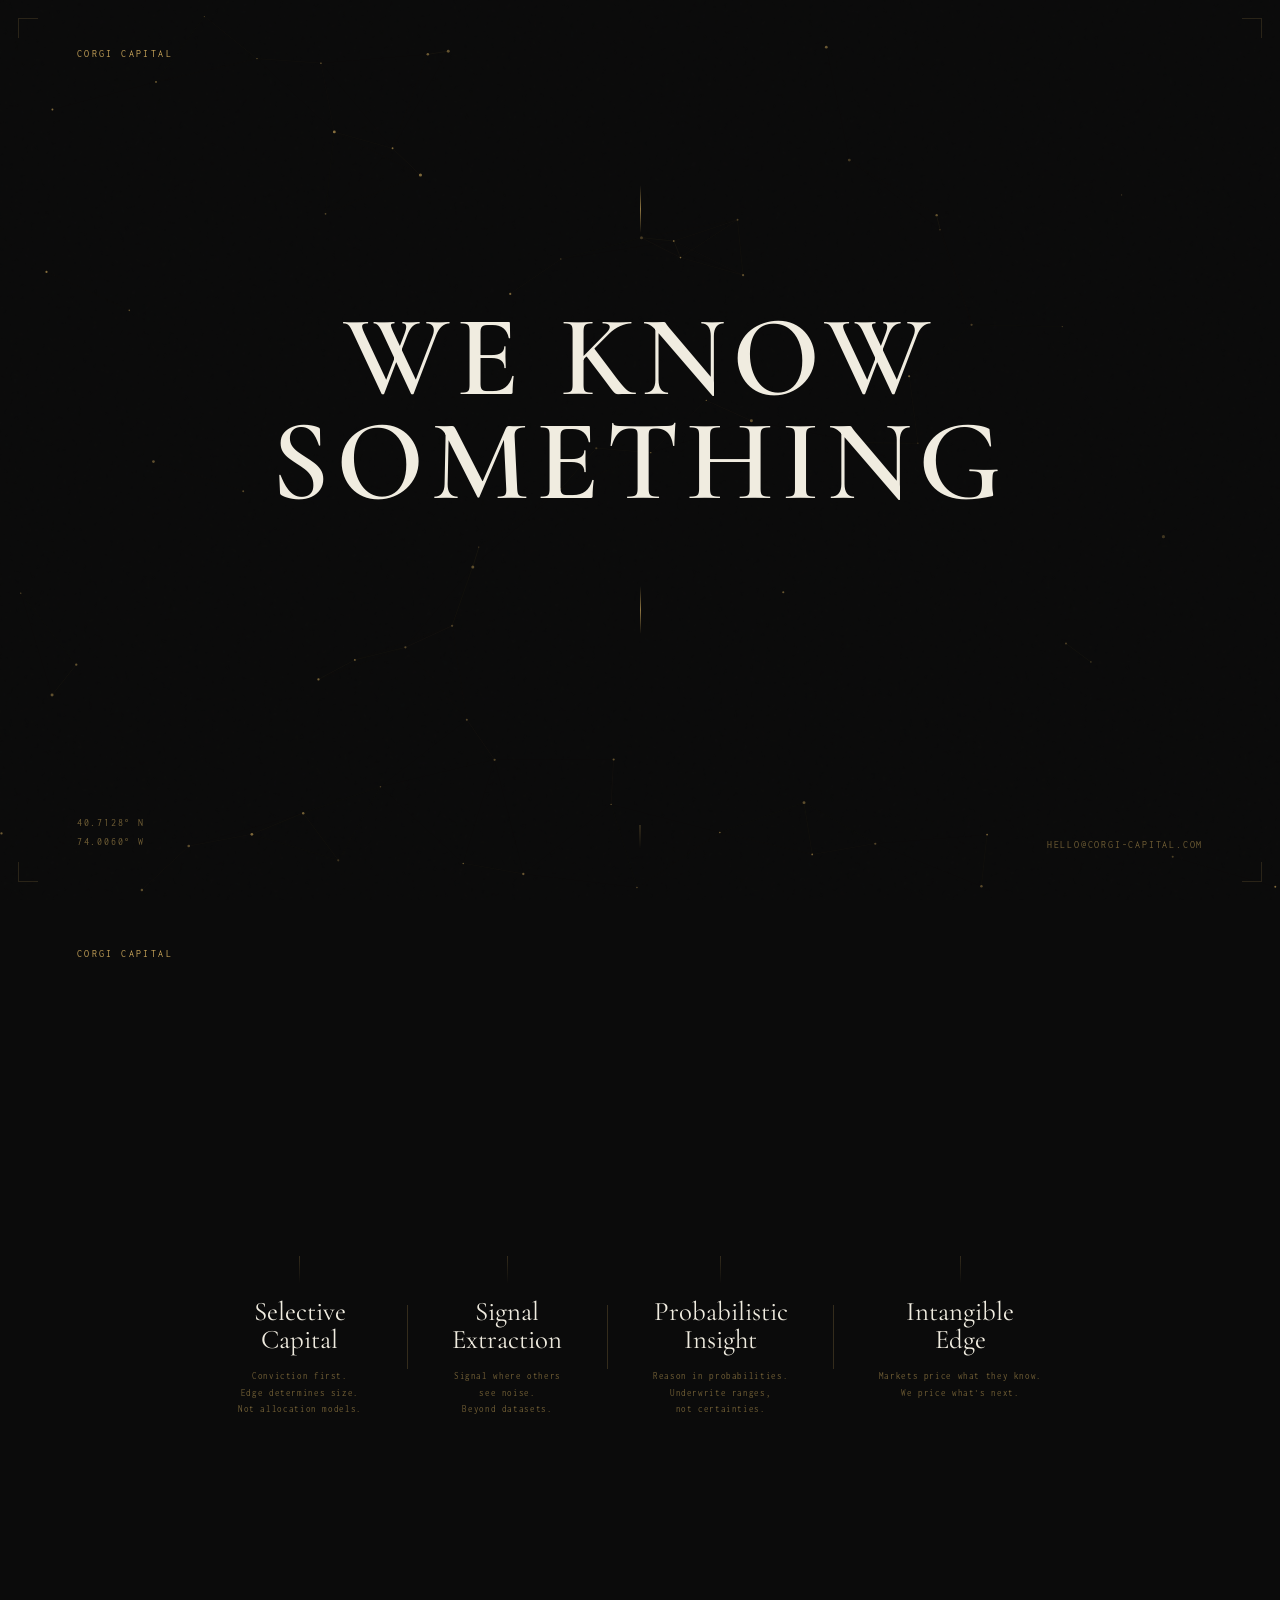
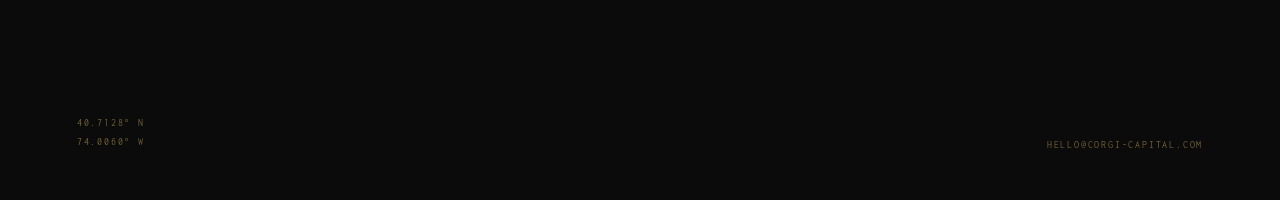
==== commit a79efc98: "Change snapping scrolling behavior" ====
--- a/index.html
+++ b/index.html
@@ -34,12 +34,17 @@
 
     * { box-sizing: border-box; margin: 0; padding: 0; }
 
-    html, body {
+    html {
       height: 100%;
-      overflow: hidden;
-    }
+      scroll-snap-type: y mandatory;
+      overflow-y: scroll;
+      overflow-x: hidden;
+      scrollbar-width: none;
+    }
+    html::-webkit-scrollbar { display: none; }
 
     body {
+      min-height: 100%;
       background: var(--black);
       color: var(--ivory);
       font-family: 'Cormorant Garamond', Georgia, serif;
@@ -68,16 +73,17 @@
     }
 
     .grain {
-      position: fixed;
-      inset: 0;
-      z-index: 1;
-      background-image: url("data:image/svg+xml,%3Csvg viewBox='0 0 200 200' xmlns='http://www.w3.org/2000/svg'%3E%3Cfilter id='n'%3E%3CfeTurbulence type='fractalNoise' baseFrequency='0.85' numOctaves='4' stitchTiles='stitch'/%3E%3C/filter%3E%3Crect width='100%25' height='100%25' filter='url(%23n)'/%3E%3C/svg%3E");
-      opacity: 0.01;
-      pointer-events: none;
-    }
-
-    /* ── section ── */
+       position: fixed;
+       inset: 0;
+       z-index: 1;
+       background-image: url("data:image/svg+xml,%3Csvg viewBox='0 0 200 200' xmlns='http://www.w3.org/2000/svg'%3E%3Cfilter id='n'%3E%3CfeTurbulence      type='fractalNoise' baseFrequency='0.85' numOctaves='4' stitchTiles='stitch'/%3E%3C/filter%3E%3Crect width='100%25' height='100%25' filter='url(%23n)'/%3E%3C/svg%3E");
+       opacity: 0.01;
+       pointer-events: none;
+    }
+
+    /* ── sections ── */
     .section {
+      scroll-snap-align: start;
       height: 100vh;
       height: 100dvh;
       display: grid;
@@ -111,12 +117,8 @@
       justify-content: center;
       text-align: center;
       transform: translateY(-3vh);
-      transition: transform var(--trans);
-    }
-    /* when on the pillars panel, center exactly — no nudge */
-    .section.at-pillars .center { transform: none; }
-
-    /* ── dividers ── */
+    }
+
     .divider {
       width: 1px;
       height: 0;
@@ -126,24 +128,14 @@
     .divider.topline    { margin-bottom: 36px; animation-delay: 0.5s; }
     .divider.bottomline { margin-top: 36px;    animation-delay: 1.1s; }
 
-    /* ── headline wrap (dividers + headline inside a panel) ── */
-    .headline-wrap {
-      display: flex;
-      flex-direction: column;
-      align-items: center;
-    }
-
-    /* ── stack: fills the 1fr center row ── */
     .stack {
       position: relative;
-      flex: 1;
-      min-height: 0;
+      min-height: clamp(140px, 22vw, 300px);
       width: 100%;
       display: grid;
       place-items: center;
     }
 
-    /* ── panels ── */
     .panel {
       position: absolute;
       inset: 0;
@@ -159,7 +151,7 @@
       pointer-events: auto;
     }
 
-    /* ── headlines ── */
+    /* ── headline ── */
     .headline {
       margin: 0;
       font-family: 'Cormorant Garamond', Georgia, serif;
@@ -239,14 +231,11 @@
       background: linear-gradient(to bottom, var(--gold-dim), transparent);
       opacity: 0;
       animation: fadeIn 1s ease 2.4s forwards, arrowPulse 2.2s ease-in-out 2.4s infinite;
-      transition: opacity 0.4s ease;
-    }
-    .scroll-hint.hidden {
-      animation: none !important;
-      opacity: 0 !important;
-    }
-
-    /* ── pillars ── */
+    }
+
+    /* ── section 2 ── */
+    .section-2 .center { transform: none; }
+
     .pillars {
       display: flex;
       align-items: flex-start;
@@ -295,7 +284,7 @@
 
     .pillar-sep {
       width: 1px;
-      height: clamp(60px, 5vw, 80px);
+      height: clamp(60px,5vw,80px);
       background: var(--gold-line);
       align-self: center; flex-shrink: 0;
     }
@@ -319,22 +308,32 @@
 
     /* ── mobile ── */
     @media (max-width: 640px) {
+      /* proximity: still snaps between sections on a full swipe, but doesn't
+         lock the user inside a section — essential when section-2 overflows
+         the viewport on small phones.                                        */
+      html { scroll-snap-type: y proximity; }
+
       .section { padding: 28px 32px; }
+      /* min-height so it still snaps to start; height:auto lets it grow when
+         4 tenets don't fit (SE, older Androids, etc.)                        */
+      .section-2 { height: auto; min-height: 100dvh; padding-bottom: 56px; }
+
+      .center  { transform: none; }
       .headline { font-size: clamp(44px, 13.5vw, 74px); line-height: 0.93; }
       .divider.topline    { margin-bottom: 24px; }
       .divider.bottomline { margin-top: 24px; }
+      .stack { min-height: clamp(110px, 40vw, 180px); }
       .grain { opacity: 0.045; }
-      .corner { width: 14px; height: 14px; }
 
       .pillars { flex-direction: column; align-items: center; gap: 28px; }
       .pillar-sep { width: 32px; height: 1px; }
       .pillar-title { font-size: clamp(28px, 7.5vw, 42px); }
 
-      /* pillars panel scrolls internally if content overflows */
-      #stage3 { overflow-y: auto; -webkit-overflow-scrolling: touch; align-items: flex-start; padding: 12px 0; }
-    }
-
-    /* very small or short screens */
+      .corner { width: 14px; height: 14px; }
+    }
+
+    /* Very small or short screens (iPhone SE, older Androids): tighten the
+       tenets so they're more likely to fit without scrolling within section-2. */
     @media (max-width: 640px) and (max-height: 700px) {
       .pillars  { gap: 16px; }
       .pillar   { gap: 8px; }
@@ -342,6 +341,7 @@
       .pillar-title { font-size: clamp(22px, 6vw, 30px); line-height: 1.05; }
       .pillar-desc  { font-size: 8.5px; line-height: 1.65; }
       .pillar-sep { width: 24px; }
+      .section-2 { padding-bottom: 36px; }
     }
 
     @media (min-width: 1440px) {
@@ -368,65 +368,23 @@
   <div class="corner c-bl"></div>
   <div class="corner c-br"></div>
 
-  <section class="section" id="hero">
+  <!-- Section 1 -->
+  <section class="section section-1" id="hero">
     <header class="top">
       <div class="wordmark">Corgi Capital</div>
     </header>
 
     <div class="center">
+      <div class="divider topline"></div>
       <div class="stack" aria-live="polite">
-
         <div class="panel active" id="stage1">
-          <div class="headline-wrap">
-            <div class="divider topline"></div>
-            <h1 class="headline">We Know<br>Something</h1>
-            <div class="divider bottomline"></div>
-          </div>
+          <h1 class="headline">We Know<br>Something</h1>
         </div>
-
         <div class="panel" id="stage2">
-          <div class="headline-wrap">
-            <div class="divider topline"></div>
-            <h1 class="headline gold">You Don't.</h1>
-            <div class="divider bottomline"></div>
-          </div>
+          <h1 class="headline gold">You Don't.</h1>
         </div>
-
-        <div class="panel" id="stage3">
-          <div class="pillars">
-            <div class="pillar">
-              <div class="pillar-line"></div>
-              <div class="pillar-title">Selective<br>Capital</div>
-              <div class="pillar-desc">Conviction first.<br>Edge determines size.<br>Not allocation models.</div>
-            </div>
-
-            <div class="pillar-sep"></div>
-
-            <div class="pillar">
-              <div class="pillar-line"></div>
-              <div class="pillar-title">Signal<br>Extraction</div>
-              <div class="pillar-desc">Signal where others<br>see noise.<br>Beyond datasets.</div>
-            </div>
-
-            <div class="pillar-sep"></div>
-
-            <div class="pillar">
-              <div class="pillar-line"></div>
-              <div class="pillar-title">Probabilistic<br>Insight</div>
-              <div class="pillar-desc">Reason in probabilities.<br>Underwrite ranges,<br>not certainties.</div>
-            </div>
-
-            <div class="pillar-sep"></div>
-
-            <div class="pillar">
-              <div class="pillar-line"></div>
-              <div class="pillar-title">Intangible<br>Edge</div>
-              <div class="pillar-desc">Markets price what they know.<br>We price what's next.</div>
-            </div>
-          </div>
-        </div>
-
       </div>
+      <div class="divider bottomline"></div>
     </div>
 
     <footer class="bottom">
@@ -437,48 +395,118 @@
     <div class="scroll-hint" aria-hidden="true"></div>
   </section>
 
+  <!-- Section 2 -->
+  <section class="section section-2" id="pillars">
+    <div class="top" style="animation-delay:0s;">
+      <div class="wordmark">Corgi Capital</div>
+    </div>
+
+    <div class="center">
+      <div class="pillars">
+        <div class="pillar">
+          <div class="pillar-line"></div>
+          <div class="pillar-title">Selective<br>Capital</div>
+          <div class="pillar-desc">Conviction first.<br>Edge determines size.<br>Not allocation models.</div>
+        </div>
+
+        <div class="pillar-sep"></div>
+
+        <div class="pillar">
+          <div class="pillar-line"></div>
+          <div class="pillar-title">Signal<br>Extraction</div>
+          <div class="pillar-desc">Signal where others<br>see noise.<br>Beyond datasets.</div>
+        </div>
+
+        <div class="pillar-sep"></div>
+
+        <div class="pillar">
+          <div class="pillar-line"></div>
+          <div class="pillar-title">Probabilistic<br>Insight</div>
+          <div class="pillar-desc">Reason in probabilities.<br>Underwrite ranges,<br>not certainties.</div>
+        </div>
+
+        <div class="pillar-sep"></div>
+
+        <div class="pillar">
+          <div class="pillar-line"></div>
+          <div class="pillar-title">Intangible<br>Edge</div>
+          <div class="pillar-desc">Markets price what they know.<br>We price what's next.</div>
+        </div>
+      </div>
+    </div>
+
+    <footer class="bottom" style="animation-delay:0s;">
+      <div class="meta">40.7128° N<br>74.0060° W</div>
+      <a class="contact" href="mailto:hello@corgi-capital.com">hello@corgi-capital.com</a>
+    </footer>
+  </section>
+
   <script>
-    const panels     = [document.getElementById('stage1'), document.getElementById('stage2'), document.getElementById('stage3')];
-    const section    = document.getElementById('hero');
-    const scrollHint = document.querySelector('.scroll-hint');
-    let current   = 0;
-    let animating = false;
-
-    function showPanel(i) {
-      panels.forEach((el, idx) => el.classList.toggle('active', idx === i));
-      section.classList.toggle('at-pillars', i === panels.length - 1);
-      scrollHint.classList.toggle('hidden', i === panels.length - 1);
-      if (i === panels.length - 1) {
-        document.querySelectorAll('.pillar').forEach(p => p.classList.add('visible'));
-      }
-    }
-
-    function advance(dir) {
-      if (animating) return;
+    const stages = [
+      document.getElementById('stage1'),
+      document.getElementById('stage2'),
+    ];
+    let current = 0;
+    let stageAnimating = false;
+
+    function showStage(i) {
+      stages.forEach((el, idx) => el.classList.toggle('active', idx === i));
+    }
+
+    function advanceStage(dir) {
+      if (stageAnimating) return false;
       const next = current + dir;
-      if (next < 0 || next >= panels.length) return;
-      animating = true;
+      if (next < 0 || next >= stages.length) return false;
+      stageAnimating = true;
       current = next;
-      showPanel(current);
-      setTimeout(() => { animating = false; }, 700);
-    }
-
-    // ── wheel ──
+      showStage(current);
+      setTimeout(() => { stageAnimating = false; }, 700);
+      return true;
+    }
+
+    let activeSection = 'hero';
+    let scrollingToSection = false;
+
+    function goToPillars() {
+      if (scrollingToSection) return;
+      scrollingToSection = true;
+      document.getElementById('pillars').scrollIntoView({ behavior: 'instant' });
+      setTimeout(() => { scrollingToSection = false; }, 100);
+    }
+
+    const observer = new IntersectionObserver((entries) => {
+      entries.forEach(e => {
+        if (!e.isIntersecting) return;
+        activeSection = e.target.id;
+        if (e.target.id === 'pillars') {
+          document.querySelectorAll('.pillar').forEach(p => p.classList.add('visible'));
+        }
+        // reset hero stages when scrolling back up
+        if (e.target.id === 'hero') {
+          current = 0;
+          showStage(0);
+        }
+      });
+    }, { threshold: 0.55 });
+
+    observer.observe(document.getElementById('hero'));
+    observer.observe(document.getElementById('pillars'));
+
     window.addEventListener('wheel', (e) => {
-      e.preventDefault();
-      advance(e.deltaY > 0 ? 1 : -1);
+      if (activeSection !== 'hero') return;
+      const dir = e.deltaY > 0 ? 1 : -1;
+      if (dir > 0 && current < stages.length - 1) { e.preventDefault(); advanceStage(1); return; }
+      if (dir > 0 && current === stages.length - 1) { e.preventDefault(); goToPillars(); return; }
+      if (dir < 0 && current > 0)                   { e.preventDefault(); advanceStage(-1); return; }
     }, { passive: false });
 
-    // ── touch ──
     let touchStartY = null;
     window.addEventListener('touchstart', (e) => {
       touchStartY = e.touches[0]?.clientY ?? null;
     }, { passive: true });
 
     window.addEventListener('touchmove', (e) => {
-      // on the pillars panel let it scroll internally on mobile
-      if (current === panels.length - 1) return;
-      e.preventDefault();
+      if (activeSection === 'hero') e.preventDefault();
     }, { passive: false });
 
     window.addEventListener('touchend', (e) => {
@@ -487,27 +515,27 @@
       touchStartY = null;
       if (Math.abs(delta) < 28) return;
       const dir = delta > 0 ? 1 : -1;
-      // on pillars panel, only go back when panel is scrolled to top
-      if (current === panels.length - 1 && dir < 0) {
-        const p = panels[current];
-        if (p.scrollTop > 4) return;
+      if (activeSection === 'hero') {
+        if (dir > 0 && current < stages.length - 1) { advanceStage(1); return; }
+        if (dir > 0 && current === stages.length - 1) { goToPillars(); return; }
+        if (dir < 0 && current > 0)                   { advanceStage(-1); return; }
       }
-      advance(dir);
     }, { passive: true });
 
-    // ── keyboard ──
     window.addEventListener('keydown', (e) => {
-      if (['ArrowDown', 'PageDown', ' '].includes(e.key)) {
+      if (['ArrowDown','PageDown','Space'].includes(e.key)) {
         e.preventDefault();
-        advance(1);
+        if (activeSection === 'hero' && current < stages.length - 1) { advanceStage(1); return; }
+        document.getElementById('pillars').scrollIntoView({ behavior: 'instant' });
       }
-      if (['ArrowUp', 'PageUp'].includes(e.key)) {
+      if (['ArrowUp','PageUp'].includes(e.key)) {
         e.preventDefault();
-        advance(-1);
+        if (activeSection === 'hero' && current > 0) { advanceStage(-1); return; }
+        if (activeSection === 'pillars') document.getElementById('hero').scrollIntoView({ behavior: 'instant' });
       }
     });
 
-    showPanel(0);
+    showStage(0);
 
     // ── Particle field ──
     (function () {
